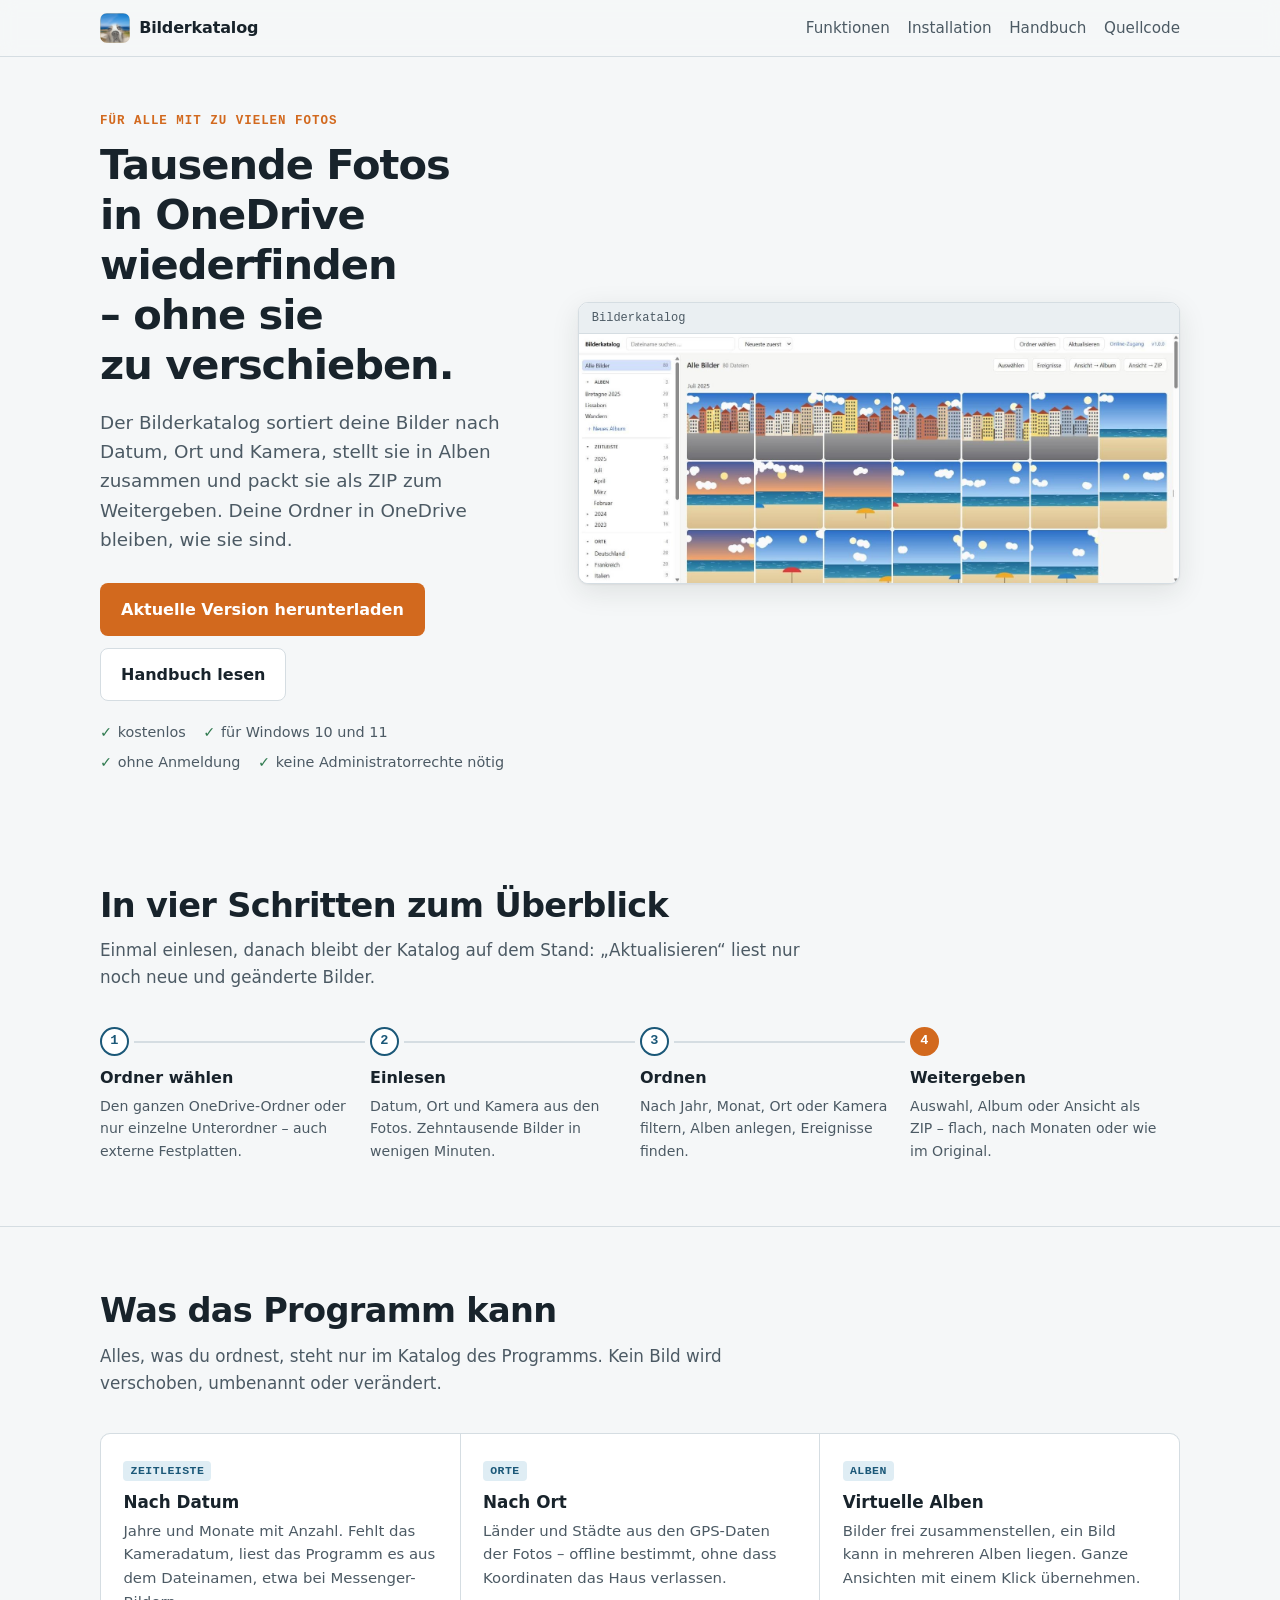
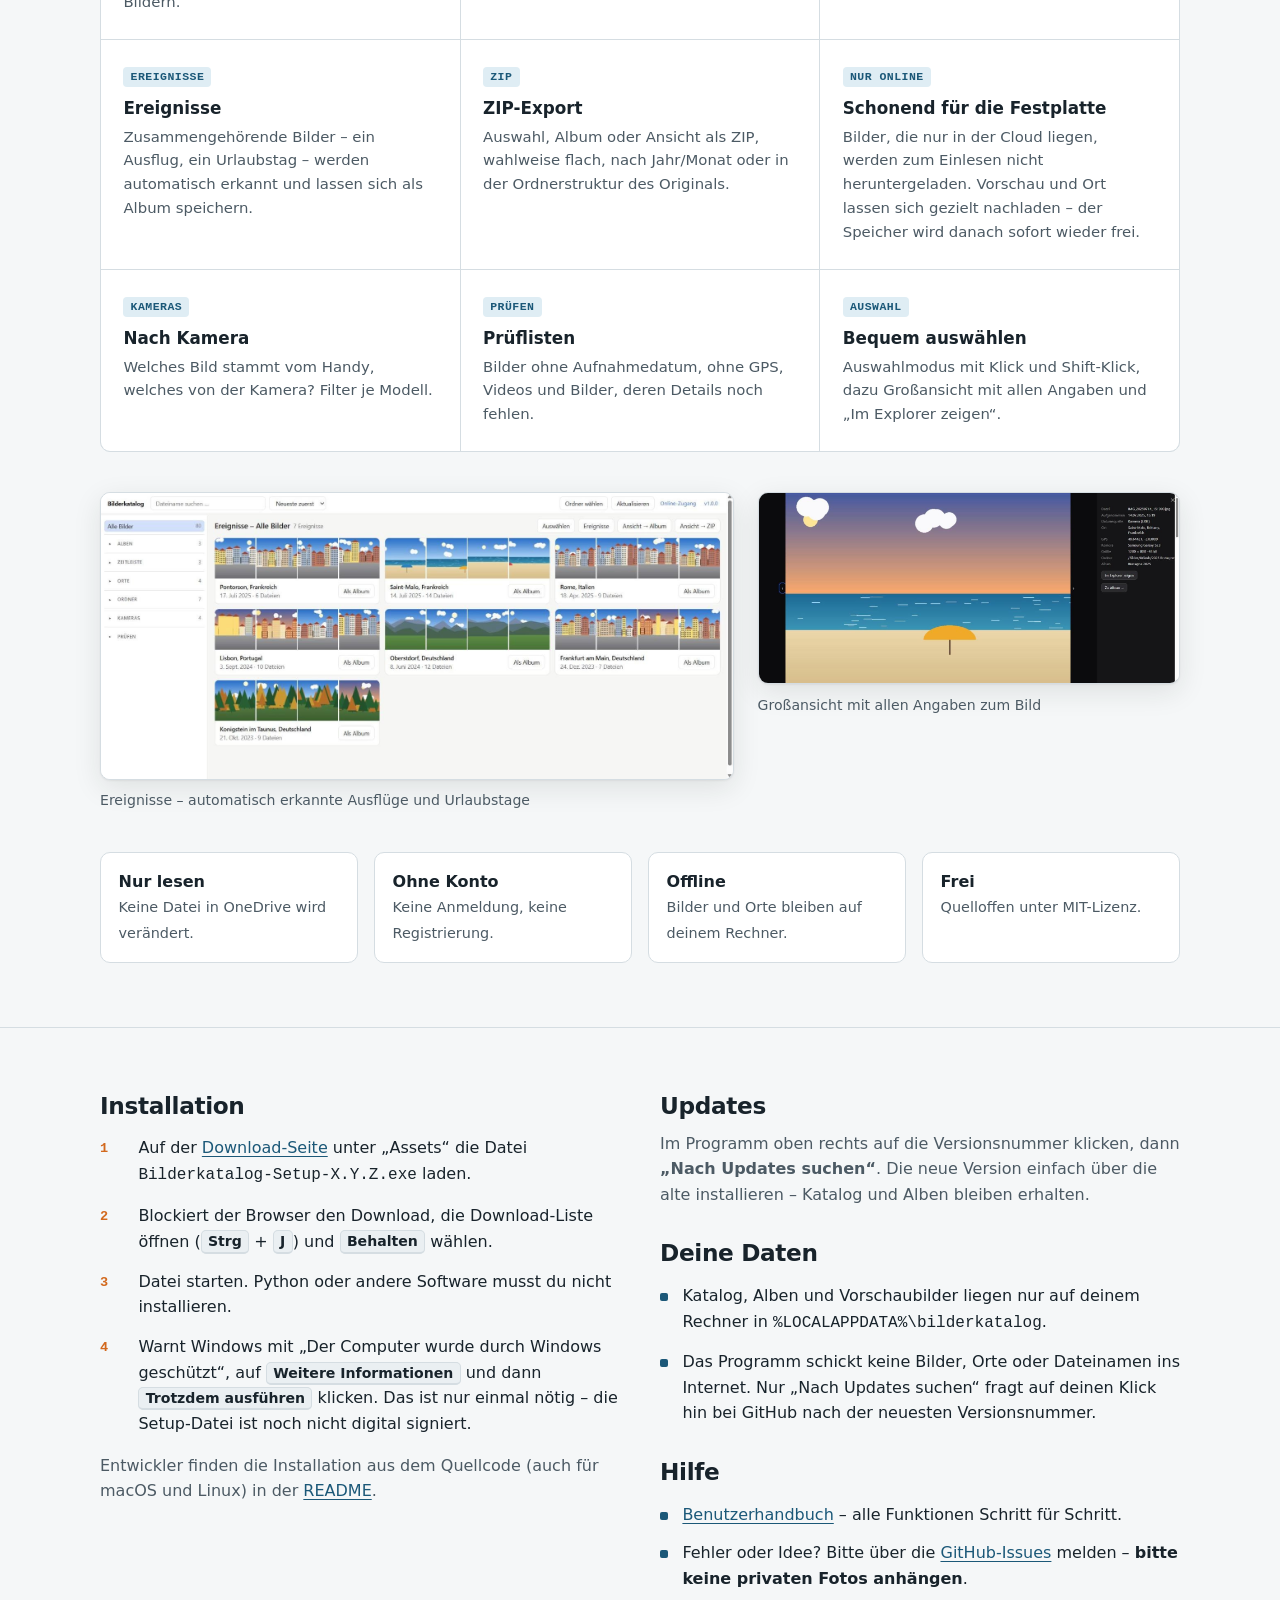
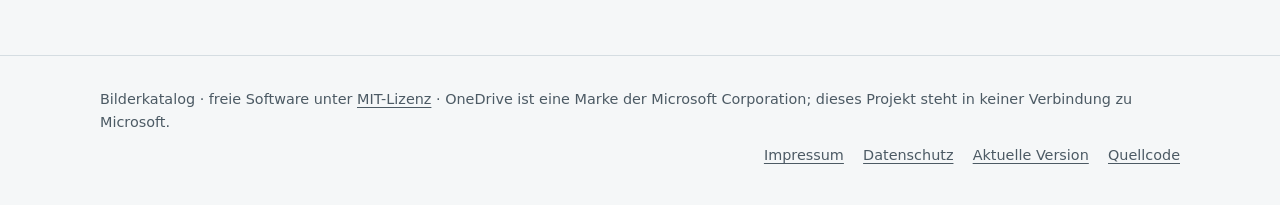
==== docs/index.html @ cf5a9d3b "Benutzerhandbuch und Projektwebseite (GitHub Pages, analog SHS) - docs/HANDBUCH.md: 12 Kapitel, einz" ====
<!doctype html>
<html lang="de">
<head>
<meta charset="utf-8">
<meta name="viewport" content="width=device-width, initial-scale=1, viewport-fit=cover">
<title>Bilderkatalog – tausende Fotos in OneDrive ordnen, ohne sie zu verschieben</title>
<meta name="description" content="Kostenloses Windows-Programm: Fotos in OneDrive und anderen Ordnern nach Datum, Ort und Kamera sortieren, in Alben zusammenstellen und als ZIP exportieren. Ohne Anmeldung, die Bilder bleiben unverändert.">
<link rel="canonical" href="https://mbruver-source.github.io/bilderkatalog/">
<meta property="og:type" content="website">
<meta property="og:locale" content="de_DE">
<meta property="og:site_name" content="Bilderkatalog">
<meta property="og:title" content="Bilderkatalog – tausende Fotos in OneDrive ordnen, ohne sie zu verschieben">
<meta property="og:description" content="Fotos nach Datum, Ort und Kamera sortieren, in Alben zusammenstellen und als ZIP exportieren. Kostenlos, ohne Anmeldung, die Bilder bleiben unverändert.">
<meta property="og:url" content="https://mbruver-source.github.io/bilderkatalog/">
<meta property="og:image" content="https://mbruver-source.github.io/bilderkatalog/bilder/hauptfenster.jpg">
<meta property="og:image:width" content="1536">
<meta property="og:image:height" content="639">
<meta property="og:image:alt" content="Hauptfenster des Bilderkatalogs mit Seitenleiste und Bildraster">
<link rel="icon" type="image/png" href="favicon.png">
<link rel="apple-touch-icon" href="favicon.png">
<link rel="stylesheet" href="assets/site.css">
</head>
<body>

<header class="kopf">
  <div class="huelle">
    <a class="marke" href="index.html"><img class="marke-bild" src="favicon.png" alt="" width="30" height="30">Bilderkatalog</a>
    <nav class="navi" aria-label="Hauptnavigation">
      <a href="#funktionen">Funktionen</a>
      <a href="#installation">Installation</a>
      <a href="handbuch.html">Handbuch</a>
      <a href="https://github.com/mbruver-source/bilderkatalog">Quellcode</a>
    </nav>
  </div>
</header>

<main>

<section class="start">
  <div class="huelle">
    <div>
      <p class="stichwort">Für alle mit zu vielen Fotos</p>
      <h1>Tausende Fotos in OneDrive wiederfinden – ohne sie zu verschieben.</h1>
      <p class="lead">Der Bilderkatalog sortiert deine Bilder nach Datum, Ort und Kamera, stellt sie in Alben zusammen und packt sie als ZIP zum Weitergeben. Deine Ordner in OneDrive bleiben, wie sie sind.</p>
      <div class="aktionen">
        <a class="knopf knopf-haupt" href="https://github.com/mbruver-source/bilderkatalog/releases/latest">Aktuelle Version herunterladen</a>
        <a class="knopf knopf-neben" href="handbuch.html">Handbuch lesen</a>
      </div>
      <ul class="fakten">
        <li>kostenlos</li>
        <li>für Windows 10 und 11</li>
        <li>ohne Anmeldung</li>
        <li>keine Administratorrechte nötig</li>
      </ul>
    </div>

    <figure class="fenster" style="margin:0">
      <div class="fenster-leiste" aria-hidden="true"><span>Bilderkatalog</span></div>
      <img src="bilder/hauptfenster.jpg" alt="Hauptfenster: links Alben, Zeitleiste und Orte, rechts das Bildraster nach Monaten" width="1536" height="639">
    </figure>
  </div>
</section>

<section class="abschnitt" id="ablauf">
  <div class="huelle">
    <div class="abschnitt-kopf">
      <h2>In vier Schritten zum Überblick</h2>
      <p>Einmal einlesen, danach bleibt der Katalog auf dem Stand: „Aktualisieren“ liest nur noch neue und geänderte Bilder.</p>
    </div>
    <ol class="ablauf vier">
      <li><strong>Ordner wählen</strong><span>Den ganzen OneDrive-Ordner oder nur einzelne Unterordner – auch externe Festplatten.</span></li>
      <li><strong>Einlesen</strong><span>Datum, Ort und Kamera aus den Fotos. Zehntausende Bilder in wenigen Minuten.</span></li>
      <li><strong>Ordnen</strong><span>Nach Jahr, Monat, Ort oder Kamera filtern, Alben anlegen, Ereignisse finden.</span></li>
      <li><strong>Weitergeben</strong><span>Auswahl, Album oder Ansicht als ZIP – flach, nach Monaten oder wie im Original.</span></li>
    </ol>
  </div>
</section>

<section class="abschnitt" id="funktionen">
  <div class="huelle">
    <div class="abschnitt-kopf">
      <h2>Was das Programm kann</h2>
      <p>Alles, was du ordnest, steht nur im Katalog des Programms. Kein Bild wird verschoben, umbenannt oder verändert.</p>
    </div>
    <div class="funktionen">
      <article class="funktion"><span class="kuerzel">ZEITLEISTE</span><h3>Nach Datum</h3><p>Jahre und Monate mit Anzahl. Fehlt das Kameradatum, liest das Programm es aus dem Dateinamen, etwa bei Messenger-Bildern.</p></article>
      <article class="funktion"><span class="kuerzel">ORTE</span><h3>Nach Ort</h3><p>Länder und Städte aus den GPS-Daten der Fotos – offline bestimmt, ohne dass Koordinaten das Haus verlassen.</p></article>
      <article class="funktion"><span class="kuerzel">ALBEN</span><h3>Virtuelle Alben</h3><p>Bilder frei zusammenstellen, ein Bild kann in mehreren Alben liegen. Ganze Ansichten mit einem Klick übernehmen.</p></article>
      <article class="funktion"><span class="kuerzel">EREIGNISSE</span><h3>Ereignisse</h3><p>Zusammengehörende Bilder – ein Ausflug, ein Urlaubstag – werden automatisch erkannt und lassen sich als Album speichern.</p></article>
      <article class="funktion"><span class="kuerzel">ZIP</span><h3>ZIP-Export</h3><p>Auswahl, Album oder Ansicht als ZIP, wahlweise flach, nach Jahr/Monat oder in der Ordnerstruktur des Originals.</p></article>
      <article class="funktion"><span class="kuerzel">NUR ONLINE</span><h3>Schonend für die Festplatte</h3><p>Bilder, die nur in der Cloud liegen, werden zum Einlesen nicht heruntergeladen. Vorschau und Ort lassen sich gezielt nachladen – der Speicher wird danach sofort wieder frei.</p></article>
      <article class="funktion"><span class="kuerzel">KAMERAS</span><h3>Nach Kamera</h3><p>Welches Bild stammt vom Handy, welches von der Kamera? Filter je Modell.</p></article>
      <article class="funktion"><span class="kuerzel">PRÜFEN</span><h3>Prüflisten</h3><p>Bilder ohne Aufnahmedatum, ohne GPS, Videos und Bilder, deren Details noch fehlen.</p></article>
      <article class="funktion"><span class="kuerzel">AUSWAHL</span><h3>Bequem auswählen</h3><p>Auswahlmodus mit Klick und Shift-Klick, dazu Großansicht mit allen Angaben und „Im Explorer zeigen“.</p></article>
    </div>

    <div class="bilder">
      <figure>
        <div class="fenster"><img src="bilder/ereignisse.jpg" alt="Ereignisse: zusammengehörende Bilder mit Ort, Datum und Anzahl" loading="lazy" width="1536" height="695"></div>
        <figcaption>Ereignisse – automatisch erkannte Ausflüge und Urlaubstage</figcaption>
      </figure>
      <figure>
        <div class="fenster"><img src="bilder/grossansicht.jpg" alt="Großansicht eines Bildes mit Aufnahmezeit, Ort, GPS, Kamera und Alben" loading="lazy" width="1536" height="695"></div>
        <figcaption>Großansicht mit allen Angaben zum Bild</figcaption>
      </figure>
    </div>

    <div class="versprechen">
      <div><strong>Nur lesen</strong><span>Keine Datei in OneDrive wird verändert.</span></div>
      <div><strong>Ohne Konto</strong><span>Keine Anmeldung, keine Registrierung.</span></div>
      <div><strong>Offline</strong><span>Bilder und Orte bleiben auf deinem Rechner.</span></div>
      <div><strong>Frei</strong><span>Quelloffen unter MIT-Lizenz.</span></div>
    </div>
  </div>
</section>

<section class="abschnitt" id="installation">
  <div class="huelle zwei">
    <div class="block">
      <h2>Installation</h2>
      <ol class="install">
        <li><span>Auf der <a href="https://github.com/mbruver-source/bilderkatalog/releases/latest">Download-Seite</a> unter „Assets“ die Datei <code>Bilderkatalog-Setup-X.Y.Z.exe</code> laden.</span></li>
        <li><span>Blockiert der Browser den Download, die Download-Liste öffnen (<span class="taste">Strg</span> + <span class="taste">J</span>) und <span class="taste">Behalten</span> wählen.</span></li>
        <li><span>Datei starten. Python oder andere Software musst du nicht installieren.</span></li>
        <li><span>Warnt Windows mit „Der Computer wurde durch Windows geschützt“, auf <span class="taste">Weitere Informationen</span> und dann <span class="taste">Trotzdem ausführen</span> klicken. Das ist nur einmal nötig – die Setup-Datei ist noch nicht digital signiert.</span></li>
      </ol>
      <p style="margin-top:1rem">Entwickler finden die Installation aus dem Quellcode (auch für macOS und Linux) in der <a href="https://github.com/mbruver-source/bilderkatalog#installation-für-entwickler-alle-systeme">README</a>.</p>
    </div>
    <div class="block">
      <h2>Updates</h2>
      <p>Im Programm oben rechts auf die Versionsnummer klicken, dann <strong>„Nach Updates suchen“</strong>. Die neue Version einfach über die alte installieren – Katalog und Alben bleiben erhalten.</p>
      <h2 style="margin-top:2rem">Deine Daten</h2>
      <ul class="liste">
        <li>Katalog, Alben und Vorschaubilder liegen nur auf deinem Rechner in <code>%LOCALAPPDATA%\bilderkatalog</code>.</li>
        <li>Das Programm schickt keine Bilder, Orte oder Dateinamen ins Internet. Nur „Nach Updates suchen“ fragt auf deinen Klick hin bei GitHub nach der neuesten Versionsnummer.</li>
      </ul>
      <h2 style="margin-top:2rem">Hilfe</h2>
      <ul class="liste">
        <li><a href="handbuch.html">Benutzerhandbuch</a> – alle Funktionen Schritt für Schritt.</li>
        <li>Fehler oder Idee? Bitte über die <a href="https://github.com/mbruver-source/bilderkatalog/issues">GitHub-Issues</a> melden – <strong>bitte keine privaten Fotos anhängen</strong>.</li>
      </ul>
    </div>
  </div>
</section>

</main>

<footer class="fuss">
  <div class="huelle">
    <span>Bilderkatalog · freie Software unter <a href="https://github.com/mbruver-source/bilderkatalog/blob/main/LICENSE">MIT-Lizenz</a> · OneDrive ist eine Marke der Microsoft Corporation; dieses Projekt steht in keiner Verbindung zu Microsoft.</span>
    <nav aria-label="Weitere Links">
      <a href="impressum.html">Impressum</a>
      <a href="datenschutz.html">Datenschutz</a>
      <a href="https://github.com/mbruver-source/bilderkatalog/releases/latest">Aktuelle Version</a>
      <a href="https://github.com/mbruver-source/bilderkatalog">Quellcode</a>
    </nav>
  </div>
</footer>

</body>
</html>
---- docs/assets/site.css ----
/* Bilderkatalog - Projektseite (GitHub Pages), Gestaltung wie beim SHS-Prüfungsprogramm
   Bewusst ohne externe Schriften/CDNs: Die Seite lädt nichts von Drittanbietern. */

:root {
  color-scheme: light;
  --grund: #f5f7f8;
  --flaeche: #ffffff;
  --flaeche-2: #eaeff2;
  --tinte: #18232b;
  --tinte-2: #4c5a64;
  --linie: #d5dde2;
  --akzent: #d2691e;        /* Sonnenschirm-Orange aus dem Programmsymbol */
  --akzent-tinte: #ffffff;
  --akzent-hell: #fcebdc;
  --wald: #1b5878;          /* Meerblau */
  --wald-hell: #dfedf4;
  --gut: #2f7a4f;
  --schlecht: #a8322a;
  --schatten: 0 1px 2px rgb(27 36 32 / 6%), 0 8px 28px rgb(27 36 32 / 10%);
  --radius: 10px;
  --breite: 1120px;
  --text: 68ch;
  --schrift: "Segoe UI Variable Text", "Segoe UI", system-ui, -apple-system, "Helvetica Neue", Arial, sans-serif;
  --schrift-titel: "Segoe UI Variable Display", "Segoe UI", system-ui, -apple-system, "Helvetica Neue", Arial, sans-serif;
  --schrift-mono: "Cascadia Mono", ui-monospace, "SFMono-Regular", Consolas, monospace;
}

@media (prefers-color-scheme: dark) {
  :root:not([data-theme="light"]) {
    color-scheme: dark;
    --grund: #0f1519;
    --flaeche: #172028;
    --flaeche-2: #1f2a33;
    --tinte: #e5ebe7;
    --tinte-2: #a3b0a9;
    --linie: #2c3a45;
    --akzent: #ec8746;
    --akzent-tinte: #1a0e06;
    --akzent-hell: #3a2518;
    --wald: #8cc6e2;
    --wald-hell: #17293a;
    --gut: #6fc28f;
    --schlecht: #ef8a80;
    --schatten: 0 1px 2px rgb(0 0 0 / 30%), 0 10px 30px rgb(0 0 0 / 35%);
  }
}
:root[data-theme="dark"] {
  color-scheme: dark;
  --grund: #0f1519;
  --flaeche: #172028;
  --flaeche-2: #1f2a33;
  --tinte: #e5ebe7;
  --tinte-2: #a3b0a9;
  --linie: #2c3a45;
  --akzent: #ec8746;
  --akzent-tinte: #1a0e06;
  --akzent-hell: #3a2518;
  --wald: #8cc6e2;
  --wald-hell: #17293a;
  --gut: #6fc28f;
  --schlecht: #ef8a80;
  --schatten: 0 1px 2px rgb(0 0 0 / 30%), 0 10px 30px rgb(0 0 0 / 35%);
}

*, *::before, *::after { box-sizing: border-box; }
html { -webkit-text-size-adjust: 100%; scroll-padding-top: 5rem; }
body {
  margin: 0;
  background: var(--grund);
  color: var(--tinte);
  font: 1rem/1.6 var(--schrift);
}
img { max-width: 100%; height: auto; display: block; }
a { color: var(--wald); text-underline-offset: 0.18em; }
a:hover { color: var(--akzent); }
:focus-visible { outline: 3px solid var(--akzent); outline-offset: 2px; border-radius: 3px; }
h1, h2, h3 { font-family: var(--schrift-titel); text-wrap: balance; line-height: 1.2; margin: 0; }
p { margin: 0; }
@media (prefers-reduced-motion: reduce) { * { scroll-behavior: auto !important; transition: none !important; } }
@media (prefers-reduced-motion: no-preference) { html { scroll-behavior: smooth; } }

.huelle { max-width: var(--breite); margin-inline: auto; padding-inline: 20px; }

/* ---------- Kopfleiste ---------- */
.kopf {
  position: sticky; top: env(safe-area-inset-top, 0px); z-index: 10;
  background: color-mix(in srgb, var(--grund) 88%, transparent);
  backdrop-filter: blur(8px);
  border-bottom: 1px solid var(--linie);
}
.kopf .huelle { display: flex; align-items: center; gap: 1.25rem; min-height: 3.5rem; flex-wrap: wrap; }
.marke { display: flex; align-items: center; gap: 0.55rem; font-weight: 700; color: var(--tinte); text-decoration: none; letter-spacing: -0.01em; }
.marke:hover { color: var(--tinte); }
.marke-zeichen {
  width: 1.9rem; height: 1.9rem; border-radius: 7px; display: grid; place-items: center;
  background: var(--wald); color: var(--grund); font: 700 0.72rem/1 var(--schrift-mono); letter-spacing: 0.02em;
}
.navi { display: flex; gap: 1.1rem; margin-left: auto; flex-wrap: wrap; font-size: 0.95rem; }
.navi a { color: var(--tinte-2); text-decoration: none; }
.navi a:hover, .navi a[aria-current="page"] { color: var(--tinte); text-decoration: underline; }

/* ---------- Knöpfe ---------- */
.knopf {
  display: inline-flex; align-items: center; gap: 0.5rem;
  padding: 0.8rem 1.25rem; border-radius: 8px; font-weight: 650; text-decoration: none;
  border: 1px solid transparent; transition: transform .12s ease, background-color .12s ease;
}
.knopf-haupt { background: var(--akzent); color: var(--akzent-tinte); }
.knopf-haupt:hover { color: var(--akzent-tinte); transform: translateY(-1px); background: color-mix(in srgb, var(--akzent) 88%, var(--tinte)); }
.knopf-neben { border-color: var(--linie); color: var(--tinte); background: var(--flaeche); }
.knopf-neben:hover { color: var(--tinte); border-color: var(--tinte-2); }

/* ---------- Startbereich ---------- */
.start { padding-block: 3.5rem 3rem; }
.start .huelle { display: grid; grid-template-columns: minmax(0, 5fr) minmax(0, 7fr); gap: 3rem; align-items: center; }
.stichwort { font: 600 0.78rem/1.3 var(--schrift-mono); letter-spacing: 0.08em; text-transform: uppercase; color: var(--akzent); }
.start h1 { font-size: clamp(1.9rem, 3.4vw, 2.6rem); font-weight: 750; letter-spacing: -0.025em; margin-top: 0.7rem; }
.start .lead { font-size: 1.15rem; color: var(--tinte-2); margin-top: 1.1rem; max-width: 34rem; }
.aktionen { display: flex; gap: 0.75rem; flex-wrap: wrap; margin-top: 1.75rem; }
.fakten { display: flex; gap: 0.4rem 1.1rem; flex-wrap: wrap; margin: 1.25rem 0 0; padding: 0; list-style: none; font-size: 0.9rem; color: var(--tinte-2); }
.fakten li::before { content: "✓"; color: var(--gut); font-weight: 700; margin-right: 0.35rem; }

.fenster { border-radius: var(--radius); overflow: hidden; background: var(--flaeche); box-shadow: var(--schatten); border: 1px solid var(--linie); }
.fenster-leiste { display: flex; gap: 6px; align-items: center; padding: 0.55rem 0.8rem; border-bottom: 1px solid var(--linie); background: var(--flaeche-2); font: 0.75rem/1 var(--schrift-mono); color: var(--tinte-2); }
.fenster-leiste span:first-child { flex: 1; }

/* Wertnoten-Leiste: die echten Punktgrenzen (ED) aus der Hilfstabelle */
.skala { margin-top: 2.25rem; }
.skala-titel { font-size: 0.85rem; color: var(--tinte-2); margin-bottom: 0.5rem; }
.skala-balken { display: grid; grid-template-columns: 70fr 10fr 10fr 6fr 5fr; border-radius: 6px; overflow: hidden; font: 600 0.78rem/1 var(--schrift-mono); font-variant-numeric: tabular-nums; }
.skala-balken > div { padding: 0.55rem 0.4rem; text-align: center; white-space: nowrap; overflow: hidden; }
.skala-balken .nb { background: color-mix(in srgb, var(--schlecht) 16%, var(--flaeche)); color: var(--schlecht); text-align: left; padding-left: 0.7rem; }
.skala-balken .b  { background: color-mix(in srgb, var(--wald) 22%, var(--flaeche)); }
.skala-balken .g  { background: color-mix(in srgb, var(--wald) 40%, var(--flaeche)); }
.skala-balken .sg { background: color-mix(in srgb, var(--wald) 62%, var(--flaeche)); color: var(--grund); }
.skala-balken .v  { background: var(--wald); color: var(--grund); }
.skala-achse { display: grid; grid-template-columns: 70fr 10fr 10fr 6fr 5fr; font: 0.72rem/1 var(--schrift-mono); color: var(--tinte-2); margin-top: 0.35rem; font-variant-numeric: tabular-nums; }
.skala-achse span { text-align: left; }

/* ---------- Abschnitte ---------- */
.abschnitt { padding-block: 4rem; }
.abschnitt + .abschnitt { border-top: 1px solid var(--linie); }
.abschnitt-kopf { max-width: 44rem; margin-bottom: 2.25rem; }
.abschnitt-kopf h2 { font-size: clamp(1.6rem, 3vw, 2.1rem); letter-spacing: -0.02em; font-weight: 720; }
.abschnitt-kopf p { color: var(--tinte-2); margin-top: 0.7rem; font-size: 1.05rem; }

/* Ablauf: echte Reihenfolge eines Prüfungstermins */
.ablauf { list-style: none; margin: 0; padding: 0; display: grid; grid-template-columns: repeat(6, minmax(0, 1fr)); gap: 0; counter-reset: schritt; }
.ablauf li { counter-increment: schritt; position: relative; padding: 2.4rem 1rem 0 0; }
.ablauf li::before {
  content: counter(schritt); position: absolute; top: 0; left: 0;
  width: 1.8rem; height: 1.8rem; border-radius: 50%; display: grid; place-items: center;
  background: var(--flaeche); border: 2px solid var(--wald); color: var(--wald); font: 700 0.85rem/1 var(--schrift-mono);
}
.ablauf li::after { content: ""; position: absolute; top: 0.9rem; left: 2.1rem; right: 0.3rem; height: 2px; background: var(--linie); }
.ablauf li:last-child::after { display: none; }
.ablauf li:last-child::before { background: var(--akzent); border-color: var(--akzent); color: var(--akzent-tinte); }
.ablauf strong { display: block; font-size: 1rem; }
.ablauf span { display: block; font-size: 0.88rem; color: var(--tinte-2); margin-top: 0.25rem; }

/* Funktionen */
.funktionen { display: grid; grid-template-columns: repeat(3, minmax(0, 1fr)); gap: 1px; background: var(--linie); border: 1px solid var(--linie); border-radius: var(--radius); overflow: hidden; }
.funktion { background: var(--flaeche); padding: 1.4rem 1.4rem 1.5rem; }
.funktion h3 { font-size: 1.05rem; font-weight: 680; }
.funktion p { color: var(--tinte-2); font-size: 0.93rem; margin-top: 0.45rem; }
.kuerzel { display: inline-block; font: 600 0.72rem/1 var(--schrift-mono); color: var(--wald); background: var(--wald-hell); padding: 0.28rem 0.45rem; border-radius: 4px; margin-bottom: 0.7rem; letter-spacing: 0.04em; }

.bilder { display: grid; grid-template-columns: minmax(0, 3fr) minmax(0, 2fr); gap: 1.5rem; margin-top: 2.5rem; align-items: start; }
.bilder figure { margin: 0; }
.bilder figcaption { font-size: 0.88rem; color: var(--tinte-2); margin-top: 0.6rem; }

/* Zweispaltige Inhaltsblöcke */
.zwei { display: grid; grid-template-columns: repeat(2, minmax(0, 1fr)); gap: 2.5rem; }
.block h2 { font-size: 1.45rem; letter-spacing: -0.015em; font-weight: 700; }
.block > p { color: var(--tinte-2); margin-top: 0.7rem; }
.liste { margin: 1rem 0 0; padding: 0; list-style: none; display: grid; gap: 0.8rem; }
.liste li { padding-left: 1.4rem; position: relative; }
.liste li::before { content: ""; position: absolute; left: 0; top: 0.62em; width: 0.5rem; height: 0.5rem; border-radius: 2px; background: var(--wald); }
.block .mehr { margin-top: 1rem; display: inline-block; font-weight: 600; }

.hinweis { background: var(--akzent-hell); border-radius: var(--radius); padding: 1.5rem 1.6rem; display: grid; grid-template-columns: minmax(0, 1fr) auto; gap: 1.5rem; align-items: center; }
.hinweis h2 { font-size: 1.3rem; font-weight: 700; }
.hinweis p { margin-top: 0.4rem; color: var(--tinte-2); max-width: 46rem; }

.install { counter-reset: s; list-style: none; margin: 1rem 0 0; padding: 0; display: grid; gap: 0.9rem; }
.install li { counter-increment: s; display: grid; grid-template-columns: 1.8rem minmax(0, 1fr); gap: 0.6rem; }
.install li::before { content: counter(s); font: 700 0.85rem/1.8rem var(--schrift-mono); color: var(--akzent); }
.taste { font: 600 0.88em/1 var(--schrift); background: var(--flaeche-2); border: 1px solid var(--linie); border-bottom-width: 2px; border-radius: 5px; padding: 0.15em 0.45em; white-space: nowrap; }

/* ---------- Fuß ---------- */
.fuss { border-top: 1px solid var(--linie); padding-block: 2rem 2.5rem; font-size: 0.9rem; color: var(--tinte-2); }
.fuss .huelle { display: flex; gap: 0.6rem 1.5rem; flex-wrap: wrap; align-items: center; }
.fuss nav { display: flex; gap: 0.5rem 1.2rem; flex-wrap: wrap; margin-left: auto; }
.fuss a { color: var(--tinte-2); }

/* ---------- Anleitungsseiten (Handbuch/Umstieg) ---------- */
.anleitung .huelle { display: grid; grid-template-columns: 16rem minmax(0, 1fr); gap: 3rem; padding-block: 2.5rem 4rem; align-items: start; }
.inhalt-navi { position: sticky; top: calc(env(safe-area-inset-top, 0px) + 4.5rem); max-height: calc(100vh - 6rem); overflow-y: auto; font-size: 0.9rem; }
.inhalt-navi .titel { font: 600 0.72rem/1 var(--schrift-mono); letter-spacing: 0.08em; text-transform: uppercase; color: var(--tinte-2); margin-bottom: 0.8rem; }
.inhalt-navi ol { list-style: none; margin: 0; padding: 0; display: grid; gap: 0.1rem; }
.inhalt-navi a { display: block; padding: 0.3rem 0.6rem; border-radius: 6px; color: var(--tinte-2); text-decoration: none; border-left: 2px solid transparent; }
.inhalt-navi a:hover { color: var(--tinte); background: var(--flaeche-2); }
.inhalt-navi a.aktiv { color: var(--tinte); border-left-color: var(--akzent); background: var(--flaeche); font-weight: 600; }
.inhalt-navi .andere { margin-top: 1.4rem; padding-top: 1rem; border-top: 1px solid var(--linie); display: grid; gap: 0.4rem; }
.inhalt-navi .andere a { padding: 0.2rem 0.6rem; }

.inhalt-navi-mobil { display: none; }

.doku { max-width: var(--text); min-width: 0; }
.doku h1 { font-size: clamp(1.9rem, 3.6vw, 2.5rem); letter-spacing: -0.02em; font-weight: 750; margin-bottom: 1rem; }
.doku h2 { font-size: 1.55rem; letter-spacing: -0.015em; margin: 3rem 0 0.9rem; padding-top: 1.5rem; border-top: 1px solid var(--linie); font-weight: 700; }
.doku h3 { font-size: 1.15rem; margin: 2rem 0 0.6rem; font-weight: 680; }
.doku p, .doku ul, .doku ol, .doku table, .doku blockquote, .doku pre { margin: 0 0 1rem; }
.doku ul, .doku ol { padding-left: 1.4rem; }
.doku li { margin-bottom: 0.3rem; }
.doku li > ul, .doku li > ol { margin: 0.3rem 0 0; }
.doku hr { display: none; }
.doku img { border-radius: 8px; border: 1px solid var(--linie); box-shadow: var(--schatten); margin: 0.5rem 0; }
.doku code { font: 0.88em var(--schrift-mono); background: var(--flaeche-2); padding: 0.1em 0.35em; border-radius: 4px; }
.doku pre { background: var(--flaeche-2); padding: 1rem; border-radius: 8px; overflow-x: auto; }
.doku pre code { background: none; padding: 0; }
.doku blockquote { border-left: 3px solid var(--akzent); background: var(--akzent-hell); padding: 0.8rem 1rem; border-radius: 0 8px 8px 0; }
.doku blockquote > :last-child { margin-bottom: 0; }
.tabelle-huelle { overflow-x: auto; margin: 0 0 1rem; }
.doku table { border-collapse: collapse; width: 100%; font-size: 0.93rem; margin: 0; }
.doku th, .doku td { border-bottom: 1px solid var(--linie); padding: 0.55rem 0.7rem; text-align: left; vertical-align: top; }
.doku th { background: var(--flaeche-2); font-weight: 650; }
.doku .laden, .doku .fehler { color: var(--tinte-2); }
.doku .fehler { color: var(--schlecht); }
.doku h1 + p, .doku h1 + p + p { font-size: 1.07rem; }

/* ---------- Schmal ---------- */
@media (max-width: 900px) {
  .start .huelle { grid-template-columns: minmax(0, 1fr); gap: 2.25rem; }
  .ablauf { grid-template-columns: repeat(3, minmax(0, 1fr)); row-gap: 1.8rem; }
  .ablauf li:nth-child(3)::after { display: none; }
  .funktionen { grid-template-columns: repeat(2, minmax(0, 1fr)); }
  .anleitung .huelle { grid-template-columns: minmax(0, 1fr); gap: 1.5rem; }
  .inhalt-navi { display: none; }
  .inhalt-navi-mobil { display: block; border: 1px solid var(--linie); border-radius: 8px; background: var(--flaeche); }
  .inhalt-navi-mobil summary { padding: 0.75rem 1rem; font-weight: 600; cursor: pointer; }
  .inhalt-navi-mobil ol { margin: 0; padding: 0 1rem 1rem 2.2rem; display: grid; gap: 0.35rem; }
}
@media (max-width: 640px) {
  /* Kopfleiste ist hier mehrzeilig (Marke + zweizeilige Navigation, ~124 px) - Sprungziele sonst darunter verdeckt */
  html { scroll-padding-top: 10.5rem; }
  .huelle { padding-inline: 16px; }
  .navi { margin-left: 0; width: 100%; padding-bottom: 0.6rem; gap: 0.9rem; }
  .start { padding-block: 2rem 2rem; }
  .abschnitt { padding-block: 3rem; }
  .ablauf { grid-template-columns: minmax(0, 1fr); row-gap: 1rem; }
  .ablauf li { padding: 0 0 0 2.6rem; min-height: 1.8rem; }
  .ablauf li::after { display: none; }
  .funktionen, .zwei, .bilder { grid-template-columns: minmax(0, 1fr); }
  .hinweis { grid-template-columns: minmax(0, 1fr); }
  .skala-balken > div { font-size: 0.68rem; padding-inline: 0.15rem; }
}

/* ---------- Impressum / Datenschutz ---------- */
.rechtliches .huelle { padding-block: 2.5rem 4rem; }
.rechtliches .doku h2 { font-size: 1.2rem; margin-top: 2.2rem; padding-top: 1.2rem; }
.rechtliches .doku .stand { margin-top: 2.5rem; font-size: 0.88rem; color: var(--tinte-2); }

/* ---------- Bilderkatalog ---------- */
.marke-bild { width: 1.9rem; height: 1.9rem; border-radius: 7px; }
.fenster img { width: 100%; }
.versprechen { display: grid; grid-template-columns: repeat(4, minmax(0, 1fr)); gap: 1rem; margin-top: 2.5rem; }
.versprechen div { background: var(--flaeche); border: 1px solid var(--linie); border-radius: var(--radius); padding: 1rem 1.1rem; }
.versprechen strong { display: block; }
.versprechen span { color: var(--tinte-2); font-size: 0.9rem; }
@media (max-width: 900px) { .versprechen { grid-template-columns: repeat(2, minmax(0, 1fr)); } }
@media (max-width: 640px) { .versprechen { grid-template-columns: minmax(0, 1fr); } }
.ablauf.vier { grid-template-columns: repeat(4, minmax(0, 1fr)); }
@media (max-width: 900px) {
  .ablauf.vier { grid-template-columns: repeat(2, minmax(0, 1fr)); }
  .ablauf.vier li:nth-child(3)::after { display: block; }
  .ablauf.vier li:nth-child(2)::after { display: none; }
}
@media (max-width: 640px) {
  .ablauf.vier { grid-template-columns: minmax(0, 1fr); }
  .ablauf.vier li::after { display: none !important; }
}
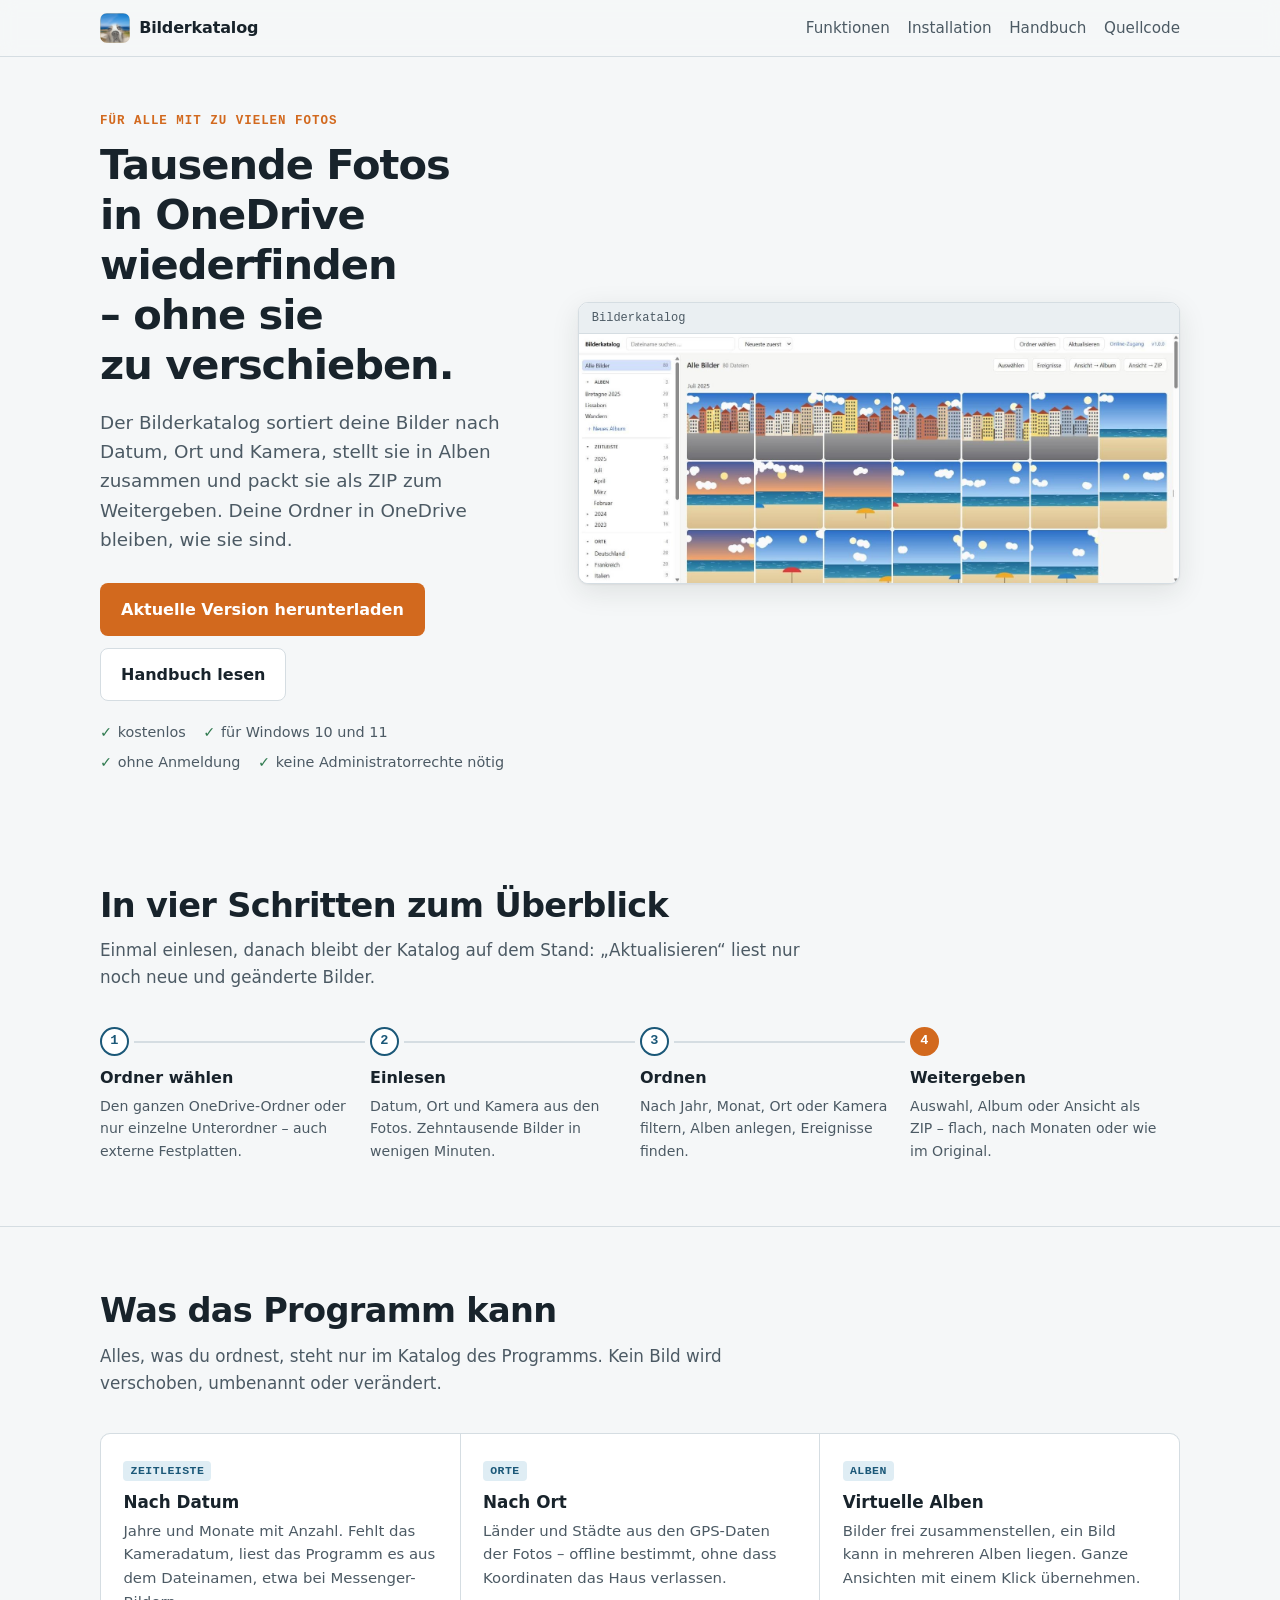
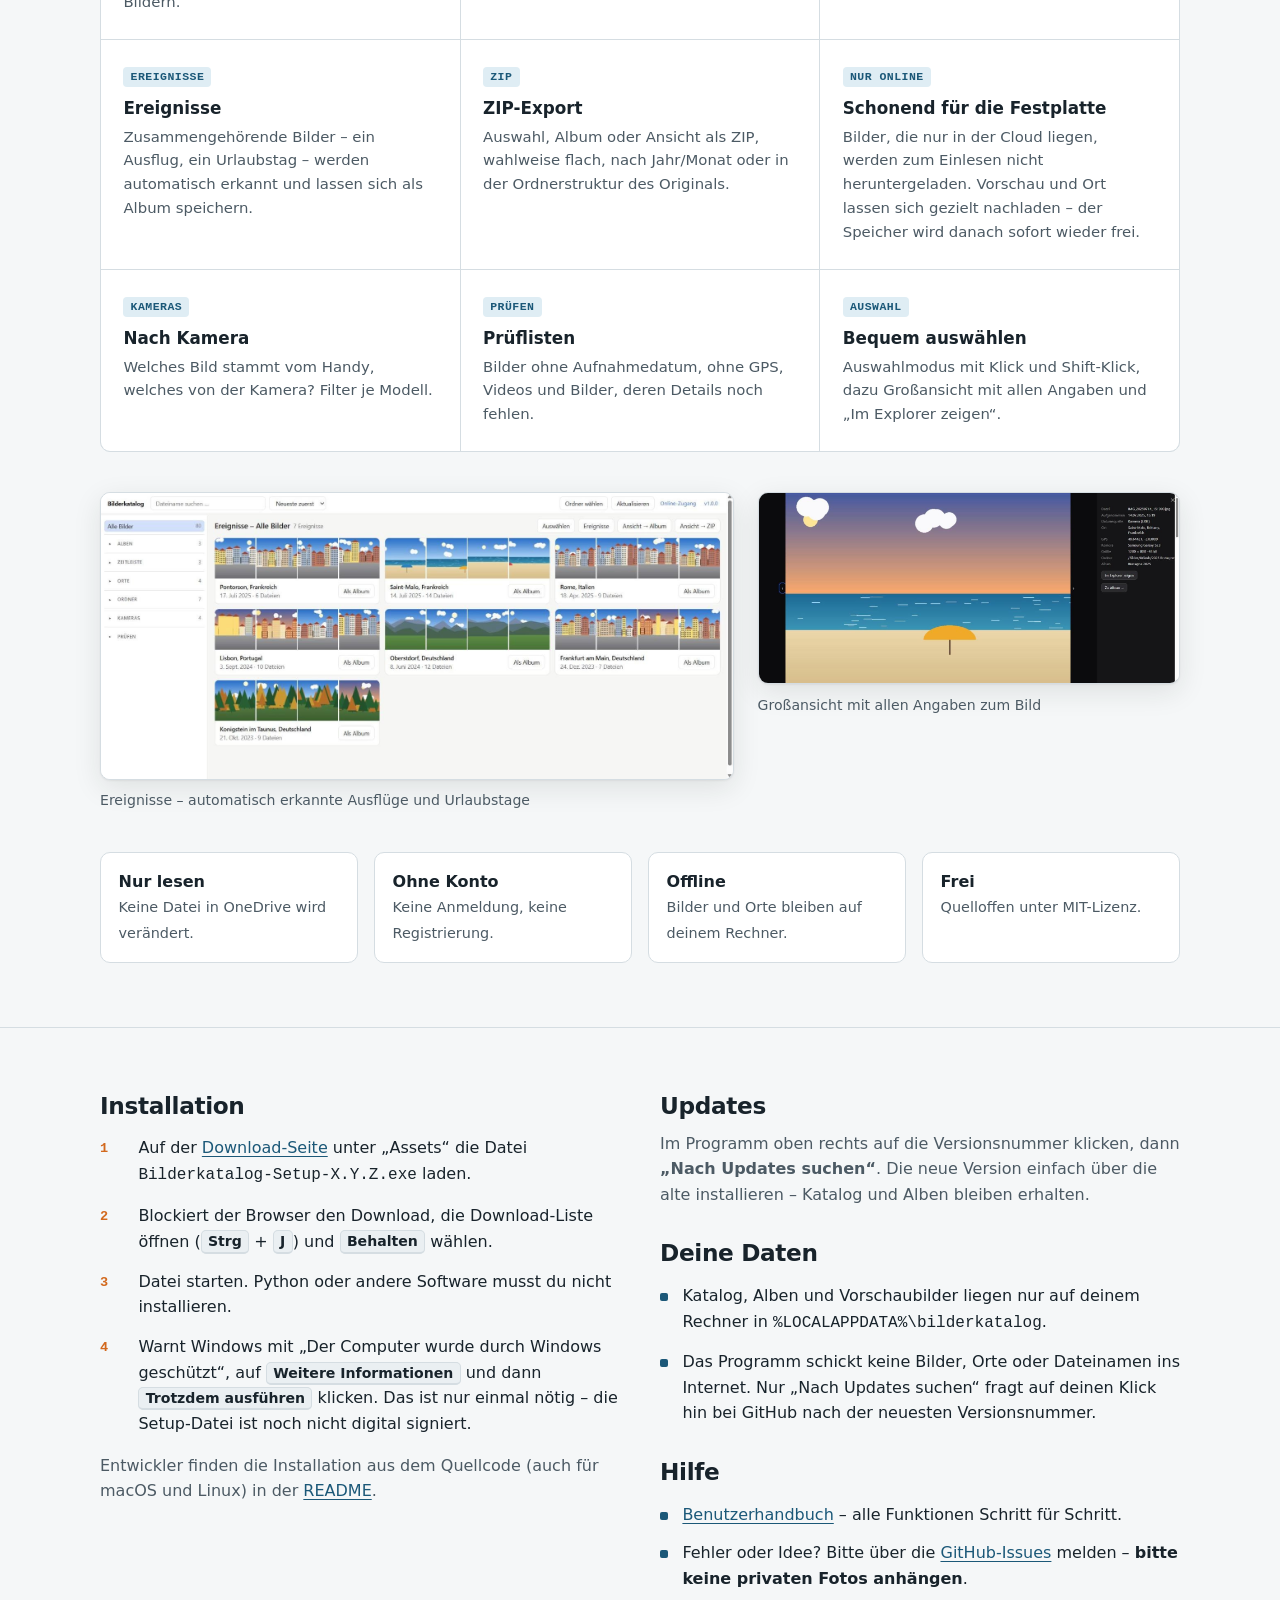
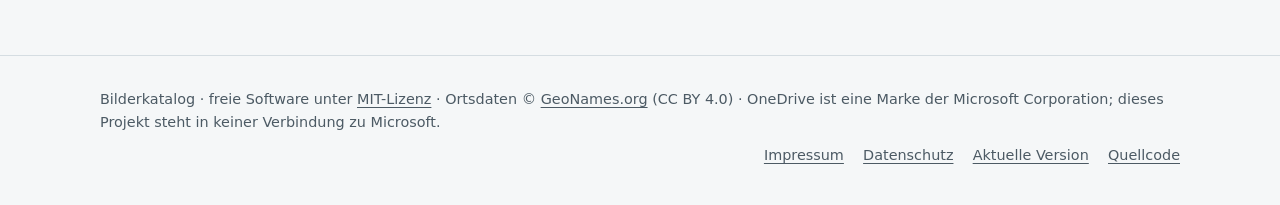
==== commit d5c26514: "Lizenzhinweise, Sicherheitsrichtlinie und Issue-Vorlagen vor der Veröffentlichung - THIRD_PARTY_LICE" ====
--- a/docs/index.html
+++ b/docs/index.html
@@ -147,7 +147,7 @@
 
 <footer class="fuss">
   <div class="huelle">
-    <span>Bilderkatalog · freie Software unter <a href="https://github.com/mbruver-source/bilderkatalog/blob/main/LICENSE">MIT-Lizenz</a> · OneDrive ist eine Marke der Microsoft Corporation; dieses Projekt steht in keiner Verbindung zu Microsoft.</span>
+    <span>Bilderkatalog · freie Software unter <a href="https://github.com/mbruver-source/bilderkatalog/blob/main/LICENSE">MIT-Lizenz</a> · Ortsdaten © <a href="https://www.geonames.org">GeoNames.org</a> (CC BY 4.0) · OneDrive ist eine Marke der Microsoft Corporation; dieses Projekt steht in keiner Verbindung zu Microsoft.</span>
     <nav aria-label="Weitere Links">
       <a href="impressum.html">Impressum</a>
       <a href="datenschutz.html">Datenschutz</a>
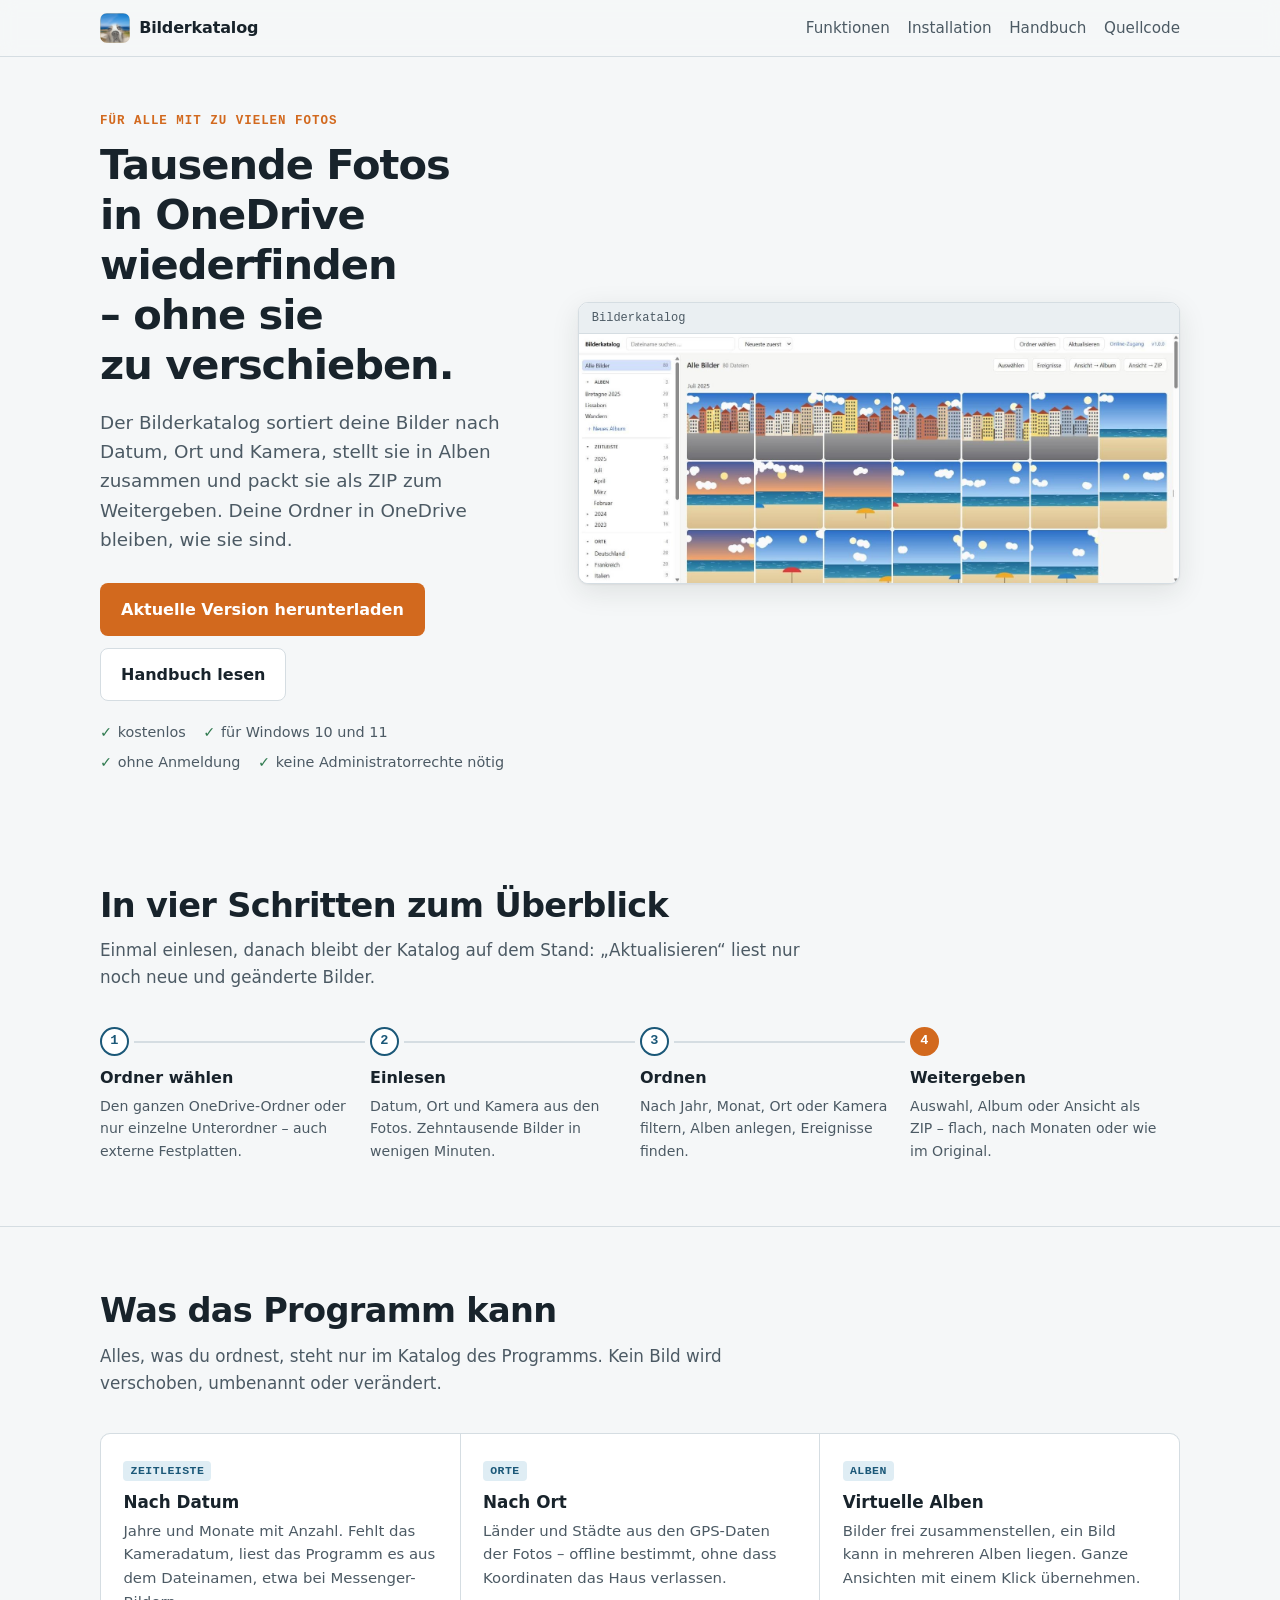
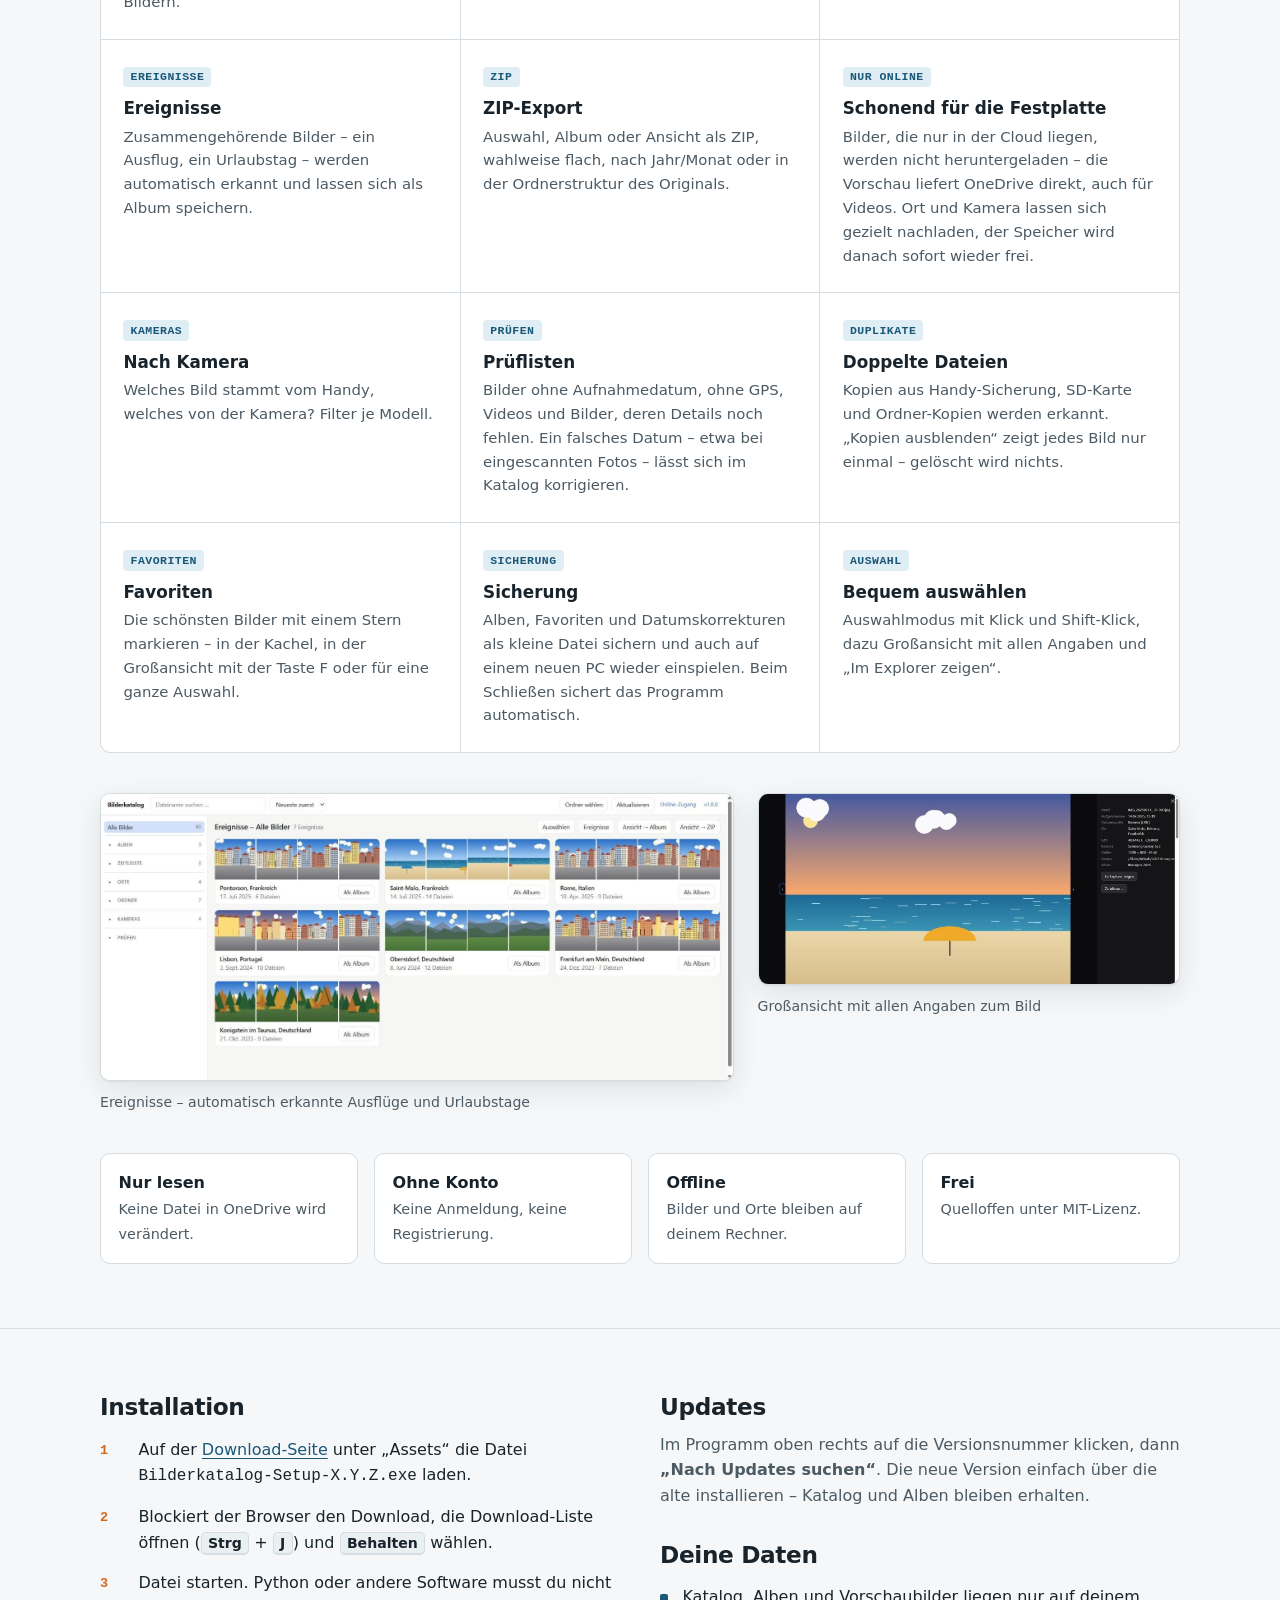
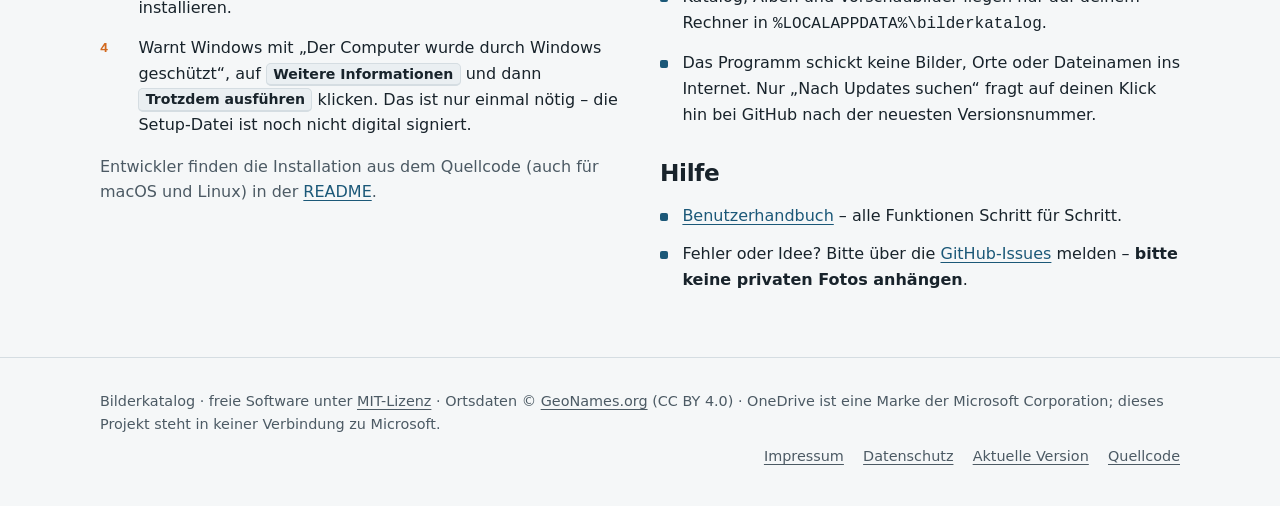
==== commit bb5736d3: "Duplikate, Favoriten, Datumskorrektur, Sicherung und Windows-Vorschau - Doppelte Dateien: gleiche Gr" ====
--- a/docs/index.html
+++ b/docs/index.html
@@ -88,9 +88,12 @@
       <article class="funktion"><span class="kuerzel">ALBEN</span><h3>Virtuelle Alben</h3><p>Bilder frei zusammenstellen, ein Bild kann in mehreren Alben liegen. Ganze Ansichten mit einem Klick übernehmen.</p></article>
       <article class="funktion"><span class="kuerzel">EREIGNISSE</span><h3>Ereignisse</h3><p>Zusammengehörende Bilder – ein Ausflug, ein Urlaubstag – werden automatisch erkannt und lassen sich als Album speichern.</p></article>
       <article class="funktion"><span class="kuerzel">ZIP</span><h3>ZIP-Export</h3><p>Auswahl, Album oder Ansicht als ZIP, wahlweise flach, nach Jahr/Monat oder in der Ordnerstruktur des Originals.</p></article>
-      <article class="funktion"><span class="kuerzel">NUR ONLINE</span><h3>Schonend für die Festplatte</h3><p>Bilder, die nur in der Cloud liegen, werden zum Einlesen nicht heruntergeladen. Vorschau und Ort lassen sich gezielt nachladen – der Speicher wird danach sofort wieder frei.</p></article>
+      <article class="funktion"><span class="kuerzel">NUR ONLINE</span><h3>Schonend für die Festplatte</h3><p>Bilder, die nur in der Cloud liegen, werden nicht heruntergeladen – die Vorschau liefert OneDrive direkt, auch für Videos. Ort und Kamera lassen sich gezielt nachladen, der Speicher wird danach sofort wieder frei.</p></article>
       <article class="funktion"><span class="kuerzel">KAMERAS</span><h3>Nach Kamera</h3><p>Welches Bild stammt vom Handy, welches von der Kamera? Filter je Modell.</p></article>
-      <article class="funktion"><span class="kuerzel">PRÜFEN</span><h3>Prüflisten</h3><p>Bilder ohne Aufnahmedatum, ohne GPS, Videos und Bilder, deren Details noch fehlen.</p></article>
+      <article class="funktion"><span class="kuerzel">PRÜFEN</span><h3>Prüflisten</h3><p>Bilder ohne Aufnahmedatum, ohne GPS, Videos und Bilder, deren Details noch fehlen. Ein falsches Datum – etwa bei eingescannten Fotos – lässt sich im Katalog korrigieren.</p></article>
+      <article class="funktion"><span class="kuerzel">DUPLIKATE</span><h3>Doppelte Dateien</h3><p>Kopien aus Handy-Sicherung, SD-Karte und Ordner-Kopien werden erkannt. „Kopien ausblenden“ zeigt jedes Bild nur einmal – gelöscht wird nichts.</p></article>
+      <article class="funktion"><span class="kuerzel">FAVORITEN</span><h3>Favoriten</h3><p>Die schönsten Bilder mit einem Stern markieren – in der Kachel, in der Großansicht mit der Taste F oder für eine ganze Auswahl.</p></article>
+      <article class="funktion"><span class="kuerzel">SICHERUNG</span><h3>Sicherung</h3><p>Alben, Favoriten und Datumskorrekturen als kleine Datei sichern und auch auf einem neuen PC wieder einspielen. Beim Schließen sichert das Programm automatisch.</p></article>
       <article class="funktion"><span class="kuerzel">AUSWAHL</span><h3>Bequem auswählen</h3><p>Auswahlmodus mit Klick und Shift-Klick, dazu Großansicht mit allen Angaben und „Im Explorer zeigen“.</p></article>
     </div>
 
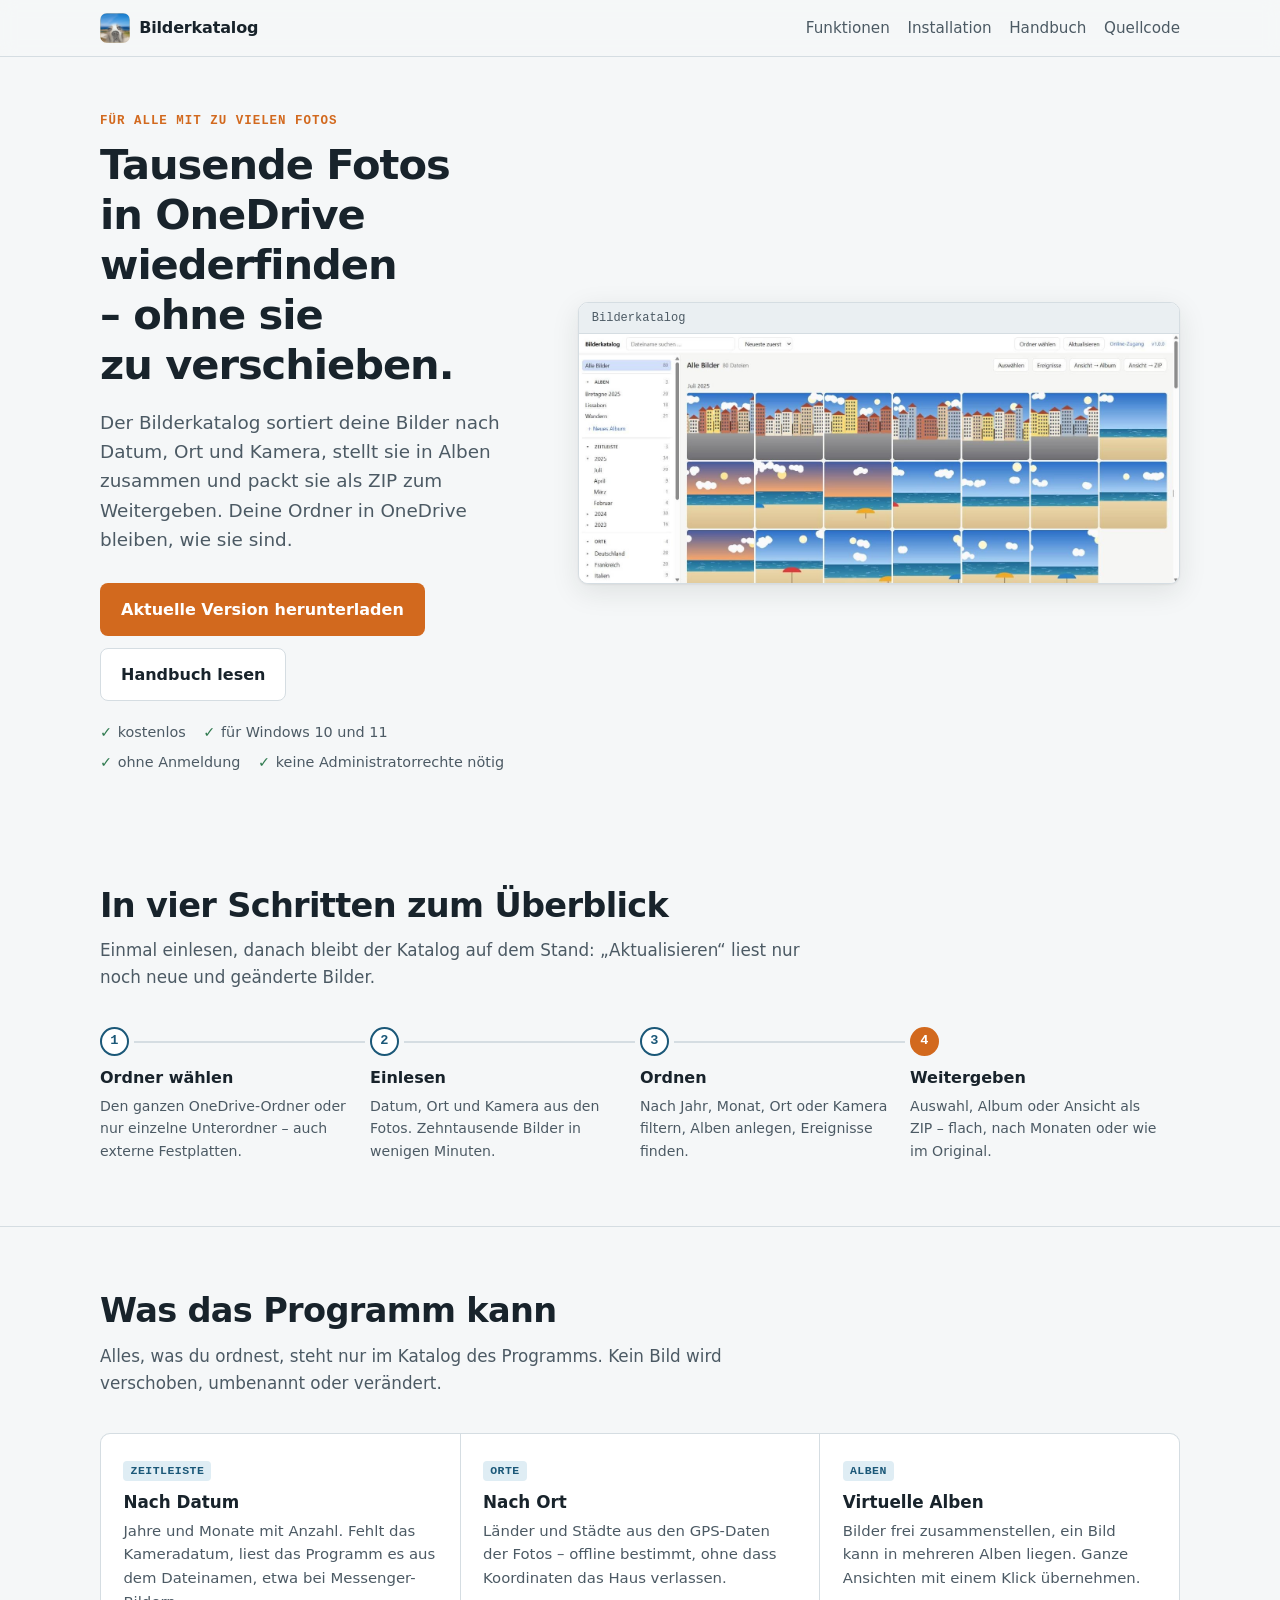
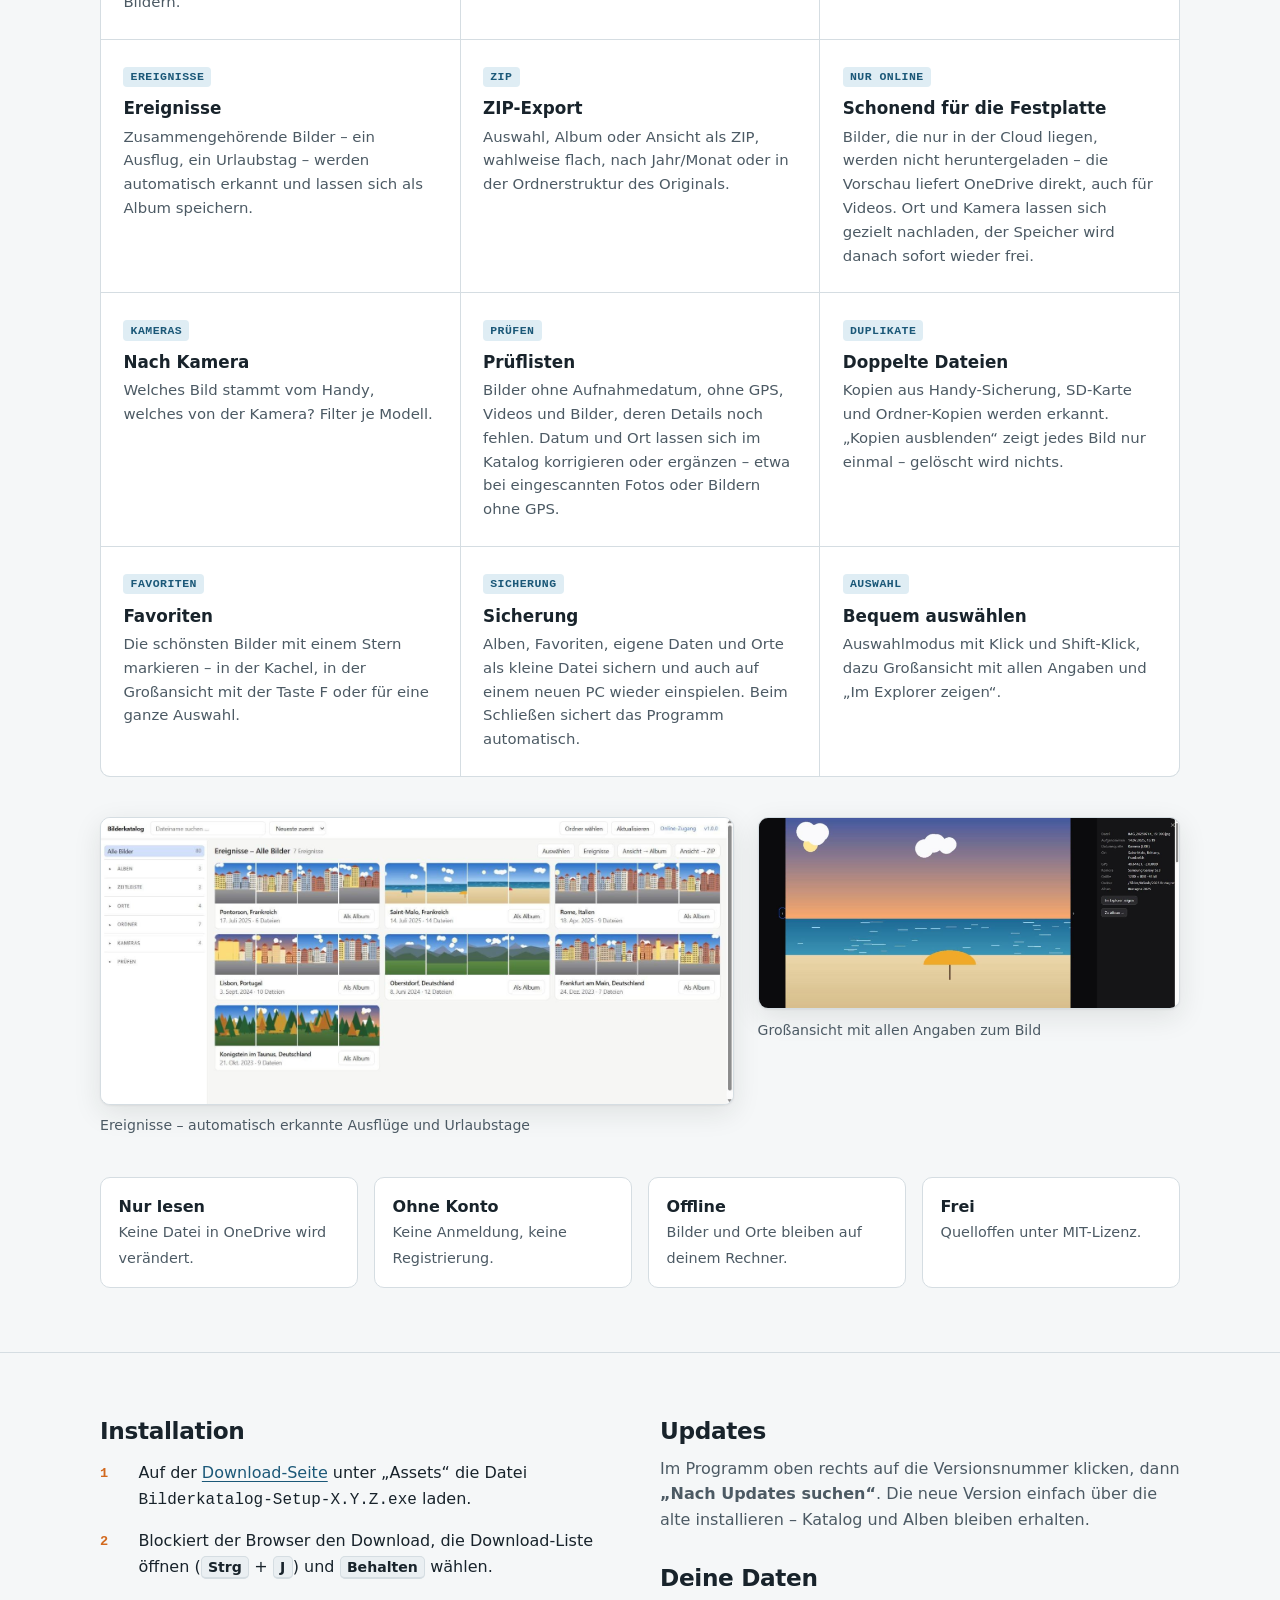
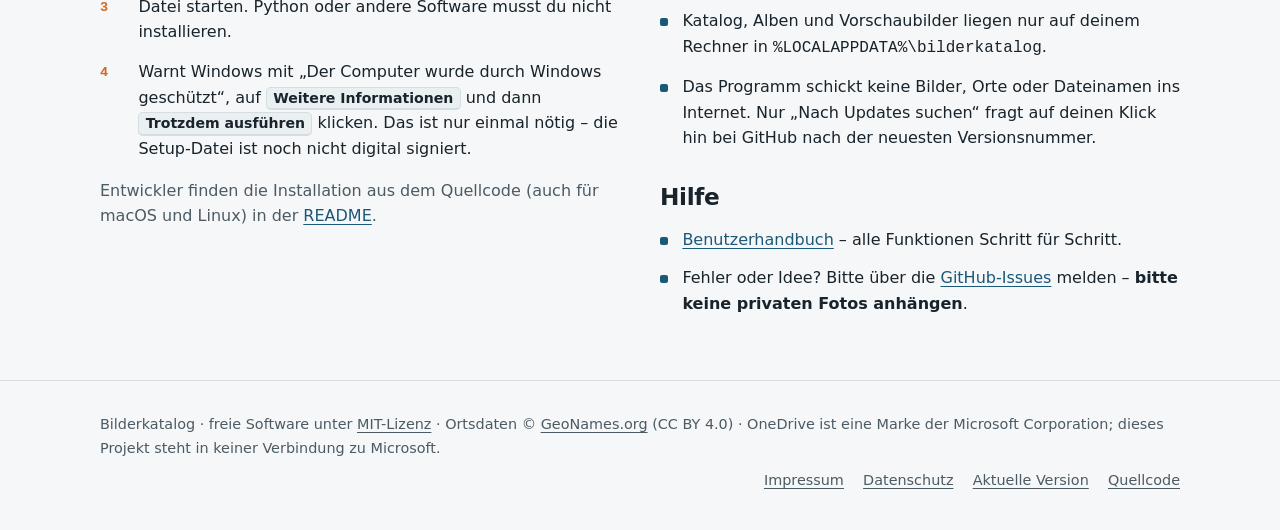
==== commit 0aef1076: "Ort von Hand hinzufügen, ändern oder entfernen - Ortssuche offline: zuerst Orte aus dem eigenen Kata" ====
--- a/docs/index.html
+++ b/docs/index.html
@@ -90,10 +90,10 @@
       <article class="funktion"><span class="kuerzel">ZIP</span><h3>ZIP-Export</h3><p>Auswahl, Album oder Ansicht als ZIP, wahlweise flach, nach Jahr/Monat oder in der Ordnerstruktur des Originals.</p></article>
       <article class="funktion"><span class="kuerzel">NUR ONLINE</span><h3>Schonend für die Festplatte</h3><p>Bilder, die nur in der Cloud liegen, werden nicht heruntergeladen – die Vorschau liefert OneDrive direkt, auch für Videos. Ort und Kamera lassen sich gezielt nachladen, der Speicher wird danach sofort wieder frei.</p></article>
       <article class="funktion"><span class="kuerzel">KAMERAS</span><h3>Nach Kamera</h3><p>Welches Bild stammt vom Handy, welches von der Kamera? Filter je Modell.</p></article>
-      <article class="funktion"><span class="kuerzel">PRÜFEN</span><h3>Prüflisten</h3><p>Bilder ohne Aufnahmedatum, ohne GPS, Videos und Bilder, deren Details noch fehlen. Ein falsches Datum – etwa bei eingescannten Fotos – lässt sich im Katalog korrigieren.</p></article>
+      <article class="funktion"><span class="kuerzel">PRÜFEN</span><h3>Prüflisten</h3><p>Bilder ohne Aufnahmedatum, ohne GPS, Videos und Bilder, deren Details noch fehlen. Datum und Ort lassen sich im Katalog korrigieren oder ergänzen – etwa bei eingescannten Fotos oder Bildern ohne GPS.</p></article>
       <article class="funktion"><span class="kuerzel">DUPLIKATE</span><h3>Doppelte Dateien</h3><p>Kopien aus Handy-Sicherung, SD-Karte und Ordner-Kopien werden erkannt. „Kopien ausblenden“ zeigt jedes Bild nur einmal – gelöscht wird nichts.</p></article>
       <article class="funktion"><span class="kuerzel">FAVORITEN</span><h3>Favoriten</h3><p>Die schönsten Bilder mit einem Stern markieren – in der Kachel, in der Großansicht mit der Taste F oder für eine ganze Auswahl.</p></article>
-      <article class="funktion"><span class="kuerzel">SICHERUNG</span><h3>Sicherung</h3><p>Alben, Favoriten und Datumskorrekturen als kleine Datei sichern und auch auf einem neuen PC wieder einspielen. Beim Schließen sichert das Programm automatisch.</p></article>
+      <article class="funktion"><span class="kuerzel">SICHERUNG</span><h3>Sicherung</h3><p>Alben, Favoriten, eigene Daten und Orte als kleine Datei sichern und auch auf einem neuen PC wieder einspielen. Beim Schließen sichert das Programm automatisch.</p></article>
       <article class="funktion"><span class="kuerzel">AUSWAHL</span><h3>Bequem auswählen</h3><p>Auswahlmodus mit Klick und Shift-Klick, dazu Großansicht mit allen Angaben und „Im Explorer zeigen“.</p></article>
     </div>
 
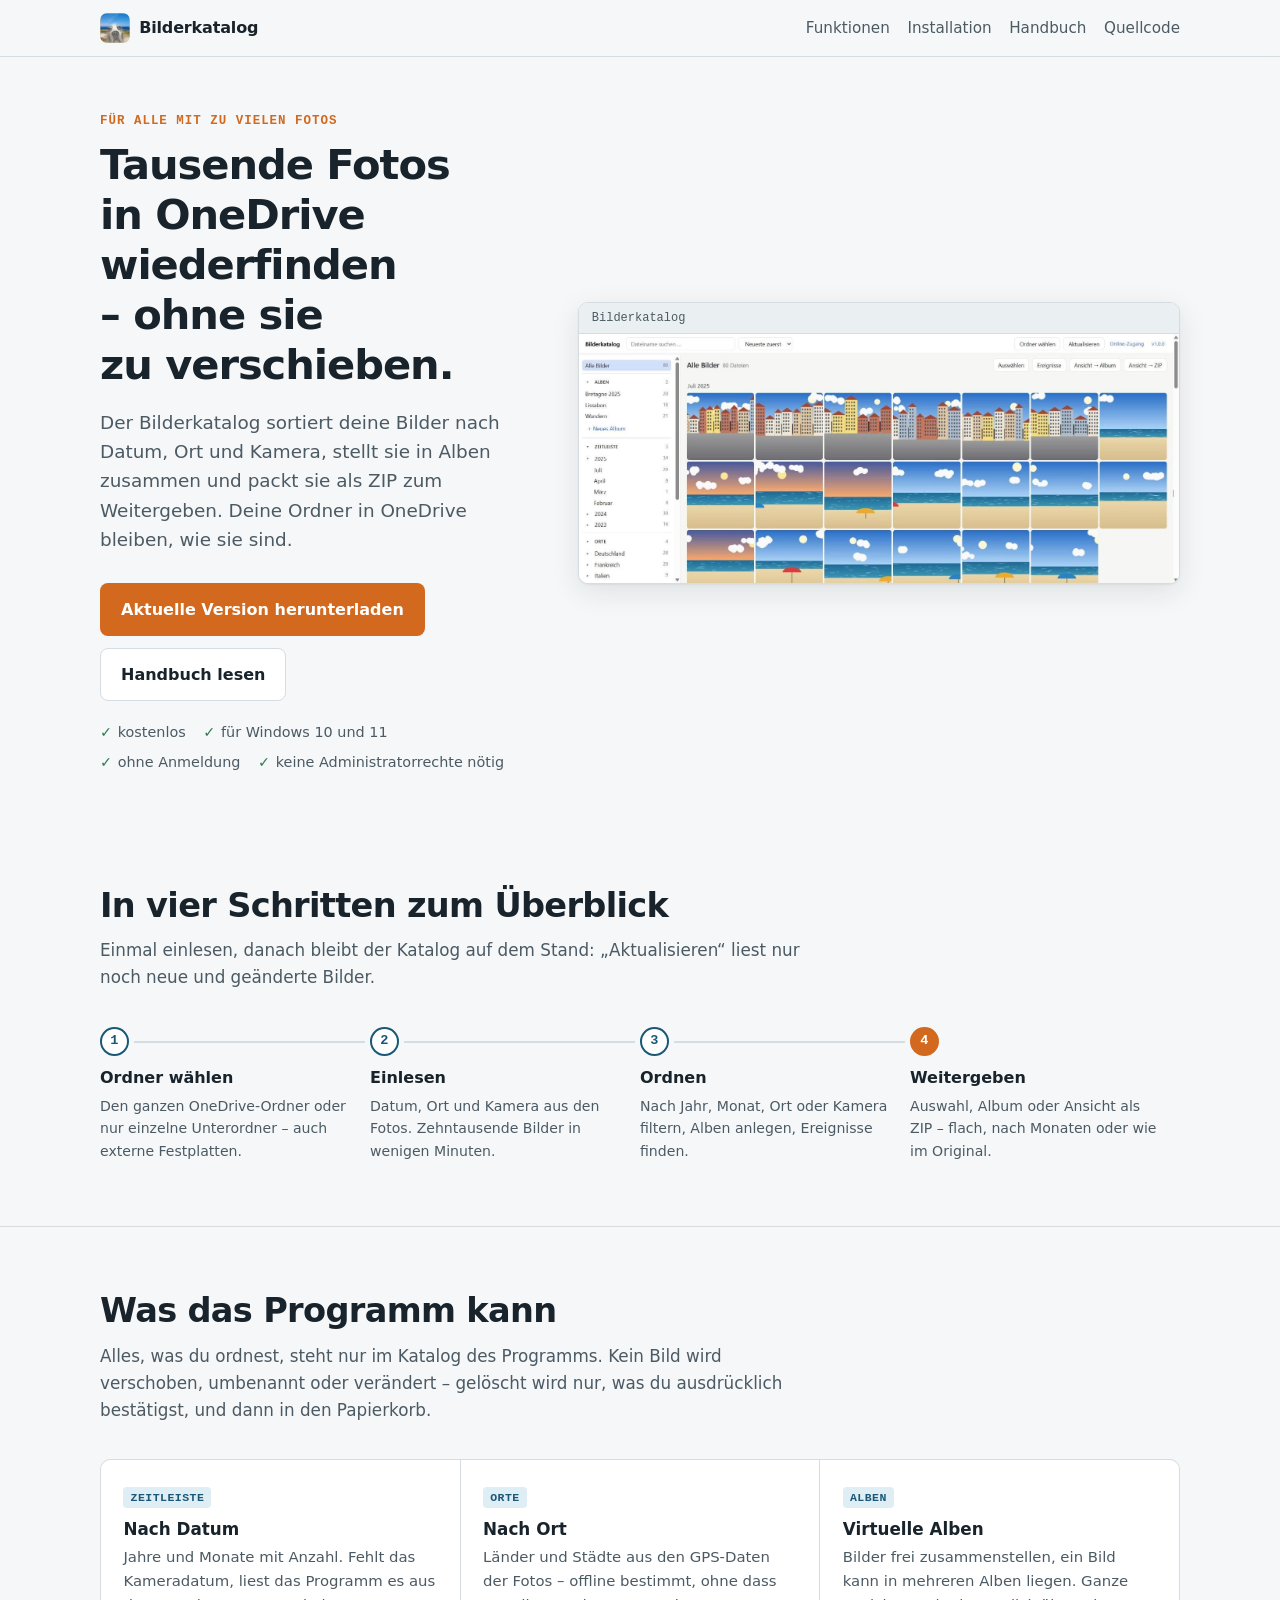
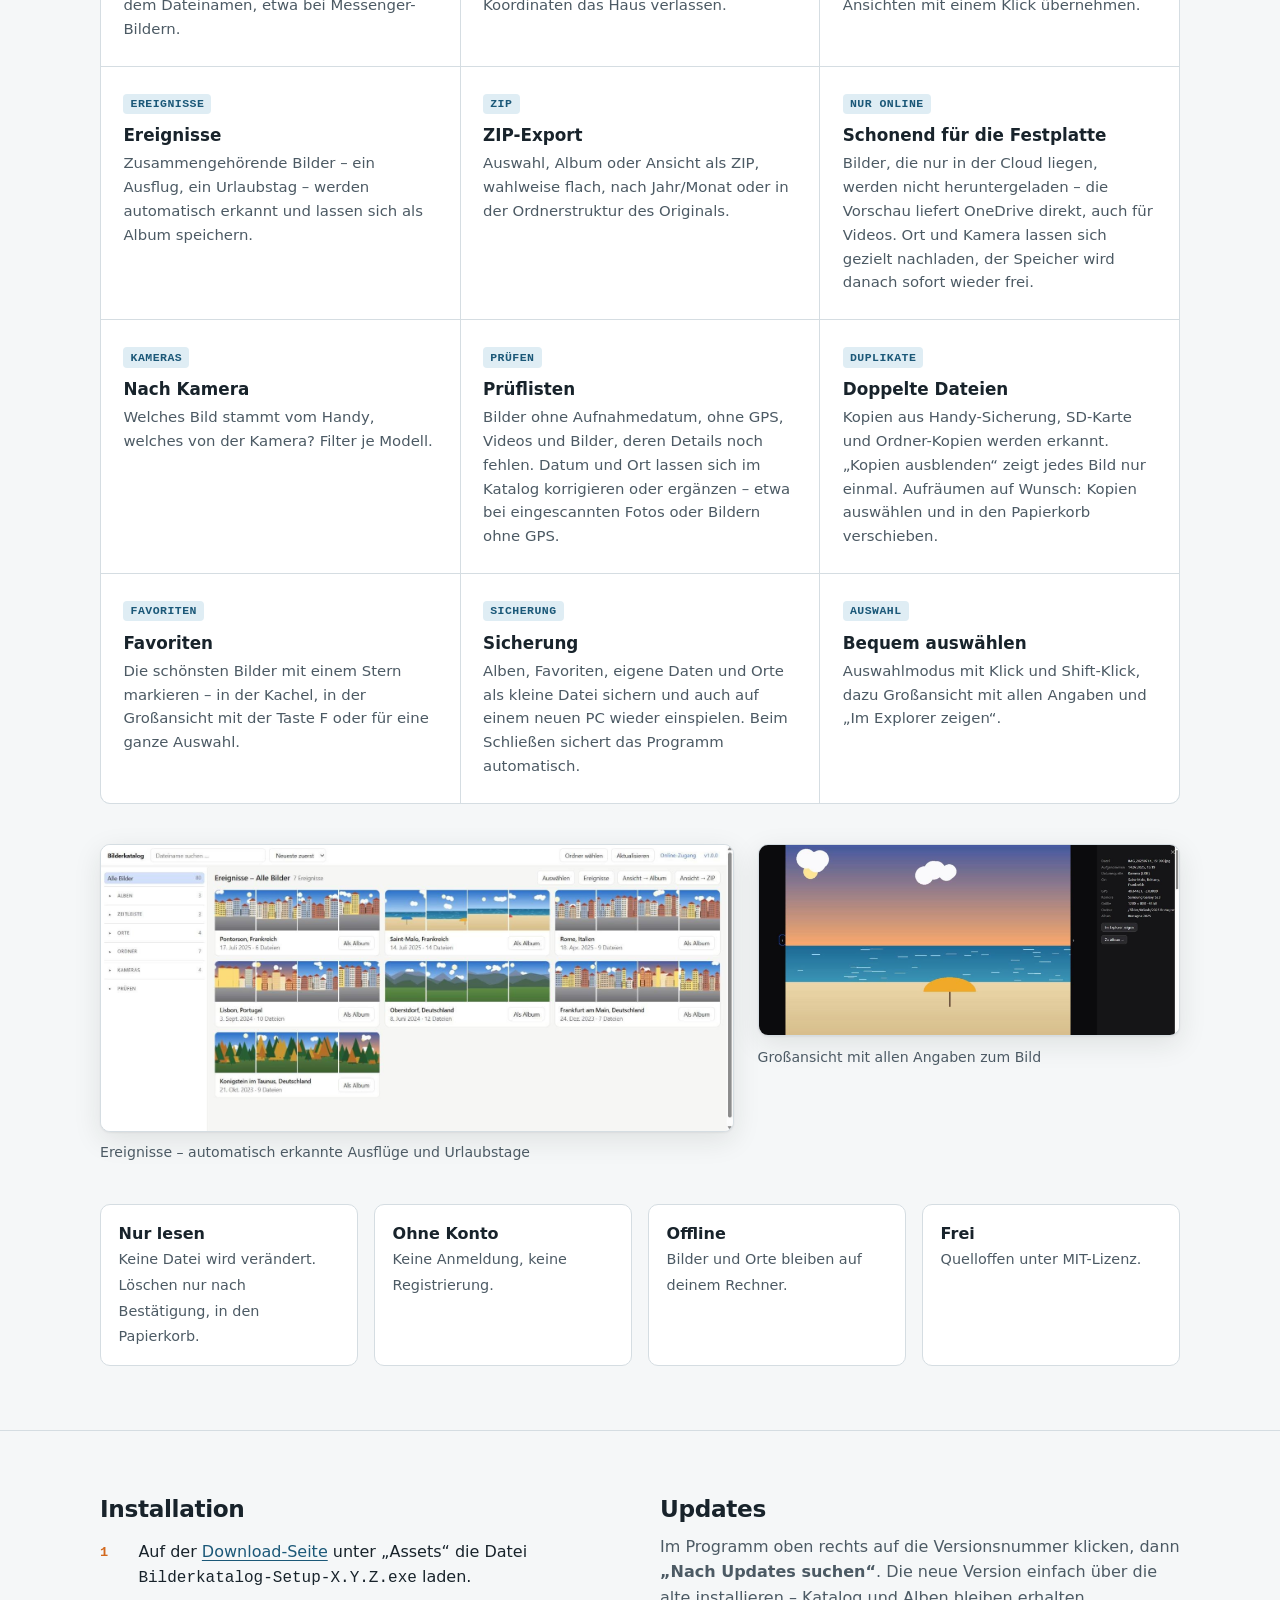
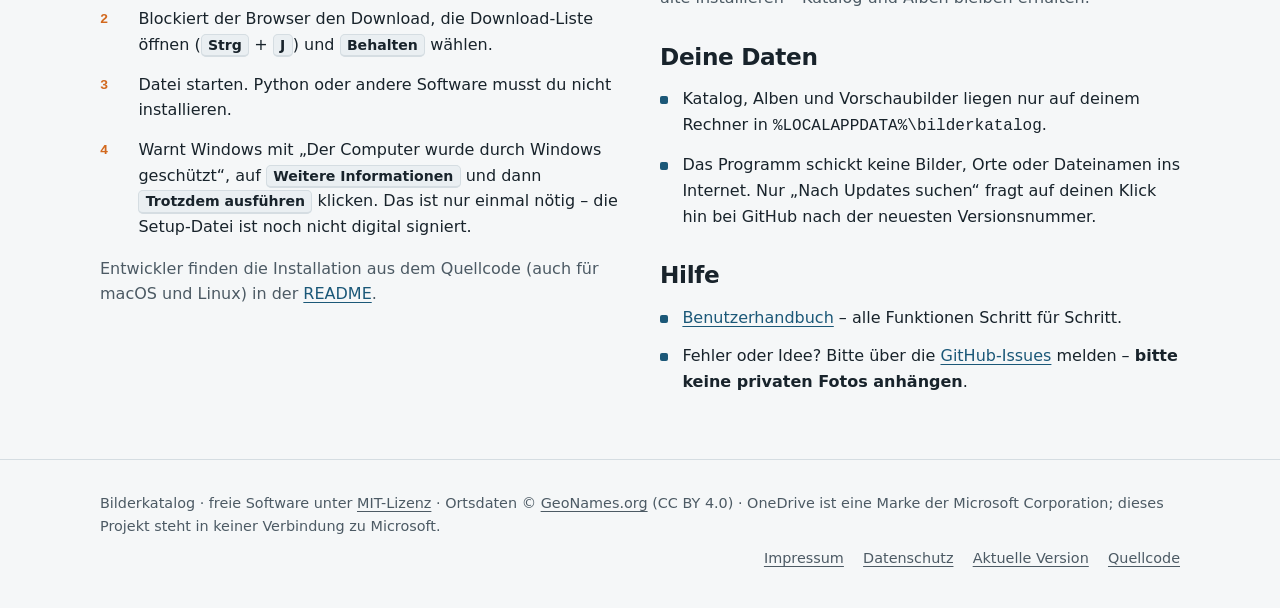
==== commit f8a4638d: "Löschen in den Papierkorb mit eigener Bestätigung - Auswahlleiste und Großansicht: "Löschen …" für B" ====
--- a/docs/index.html
+++ b/docs/index.html
@@ -80,7 +80,7 @@
   <div class="huelle">
     <div class="abschnitt-kopf">
       <h2>Was das Programm kann</h2>
-      <p>Alles, was du ordnest, steht nur im Katalog des Programms. Kein Bild wird verschoben, umbenannt oder verändert.</p>
+      <p>Alles, was du ordnest, steht nur im Katalog des Programms. Kein Bild wird verschoben, umbenannt oder verändert – gelöscht wird nur, was du ausdrücklich bestätigst, und dann in den Papierkorb.</p>
     </div>
     <div class="funktionen">
       <article class="funktion"><span class="kuerzel">ZEITLEISTE</span><h3>Nach Datum</h3><p>Jahre und Monate mit Anzahl. Fehlt das Kameradatum, liest das Programm es aus dem Dateinamen, etwa bei Messenger-Bildern.</p></article>
@@ -91,7 +91,7 @@
       <article class="funktion"><span class="kuerzel">NUR ONLINE</span><h3>Schonend für die Festplatte</h3><p>Bilder, die nur in der Cloud liegen, werden nicht heruntergeladen – die Vorschau liefert OneDrive direkt, auch für Videos. Ort und Kamera lassen sich gezielt nachladen, der Speicher wird danach sofort wieder frei.</p></article>
       <article class="funktion"><span class="kuerzel">KAMERAS</span><h3>Nach Kamera</h3><p>Welches Bild stammt vom Handy, welches von der Kamera? Filter je Modell.</p></article>
       <article class="funktion"><span class="kuerzel">PRÜFEN</span><h3>Prüflisten</h3><p>Bilder ohne Aufnahmedatum, ohne GPS, Videos und Bilder, deren Details noch fehlen. Datum und Ort lassen sich im Katalog korrigieren oder ergänzen – etwa bei eingescannten Fotos oder Bildern ohne GPS.</p></article>
-      <article class="funktion"><span class="kuerzel">DUPLIKATE</span><h3>Doppelte Dateien</h3><p>Kopien aus Handy-Sicherung, SD-Karte und Ordner-Kopien werden erkannt. „Kopien ausblenden“ zeigt jedes Bild nur einmal – gelöscht wird nichts.</p></article>
+      <article class="funktion"><span class="kuerzel">DUPLIKATE</span><h3>Doppelte Dateien</h3><p>Kopien aus Handy-Sicherung, SD-Karte und Ordner-Kopien werden erkannt. „Kopien ausblenden“ zeigt jedes Bild nur einmal. Aufräumen auf Wunsch: Kopien auswählen und in den Papierkorb verschieben.</p></article>
       <article class="funktion"><span class="kuerzel">FAVORITEN</span><h3>Favoriten</h3><p>Die schönsten Bilder mit einem Stern markieren – in der Kachel, in der Großansicht mit der Taste F oder für eine ganze Auswahl.</p></article>
       <article class="funktion"><span class="kuerzel">SICHERUNG</span><h3>Sicherung</h3><p>Alben, Favoriten, eigene Daten und Orte als kleine Datei sichern und auch auf einem neuen PC wieder einspielen. Beim Schließen sichert das Programm automatisch.</p></article>
       <article class="funktion"><span class="kuerzel">AUSWAHL</span><h3>Bequem auswählen</h3><p>Auswahlmodus mit Klick und Shift-Klick, dazu Großansicht mit allen Angaben und „Im Explorer zeigen“.</p></article>
@@ -109,7 +109,7 @@
     </div>
 
     <div class="versprechen">
-      <div><strong>Nur lesen</strong><span>Keine Datei in OneDrive wird verändert.</span></div>
+      <div><strong>Nur lesen</strong><span>Keine Datei wird verändert. Löschen nur nach Bestätigung, in den Papierkorb.</span></div>
       <div><strong>Ohne Konto</strong><span>Keine Anmeldung, keine Registrierung.</span></div>
       <div><strong>Offline</strong><span>Bilder und Orte bleiben auf deinem Rechner.</span></div>
       <div><strong>Frei</strong><span>Quelloffen unter MIT-Lizenz.</span></div>
